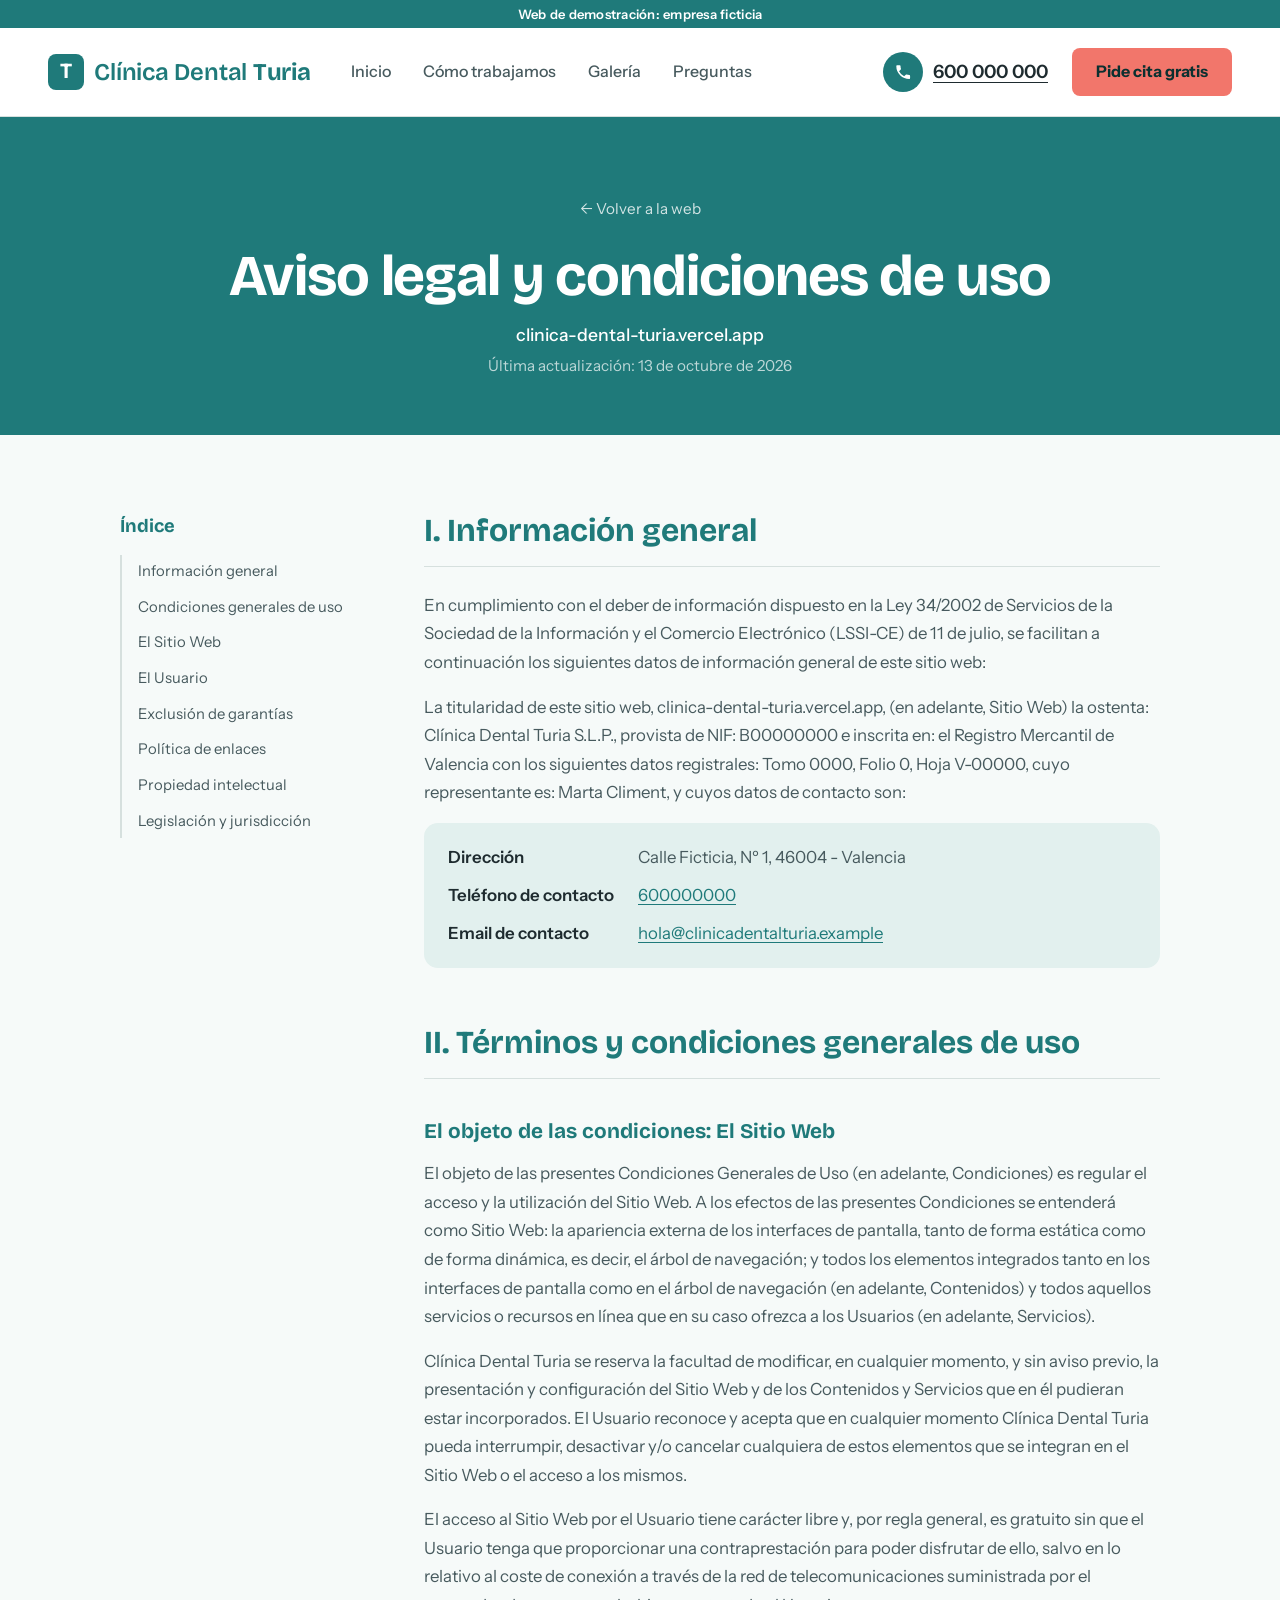
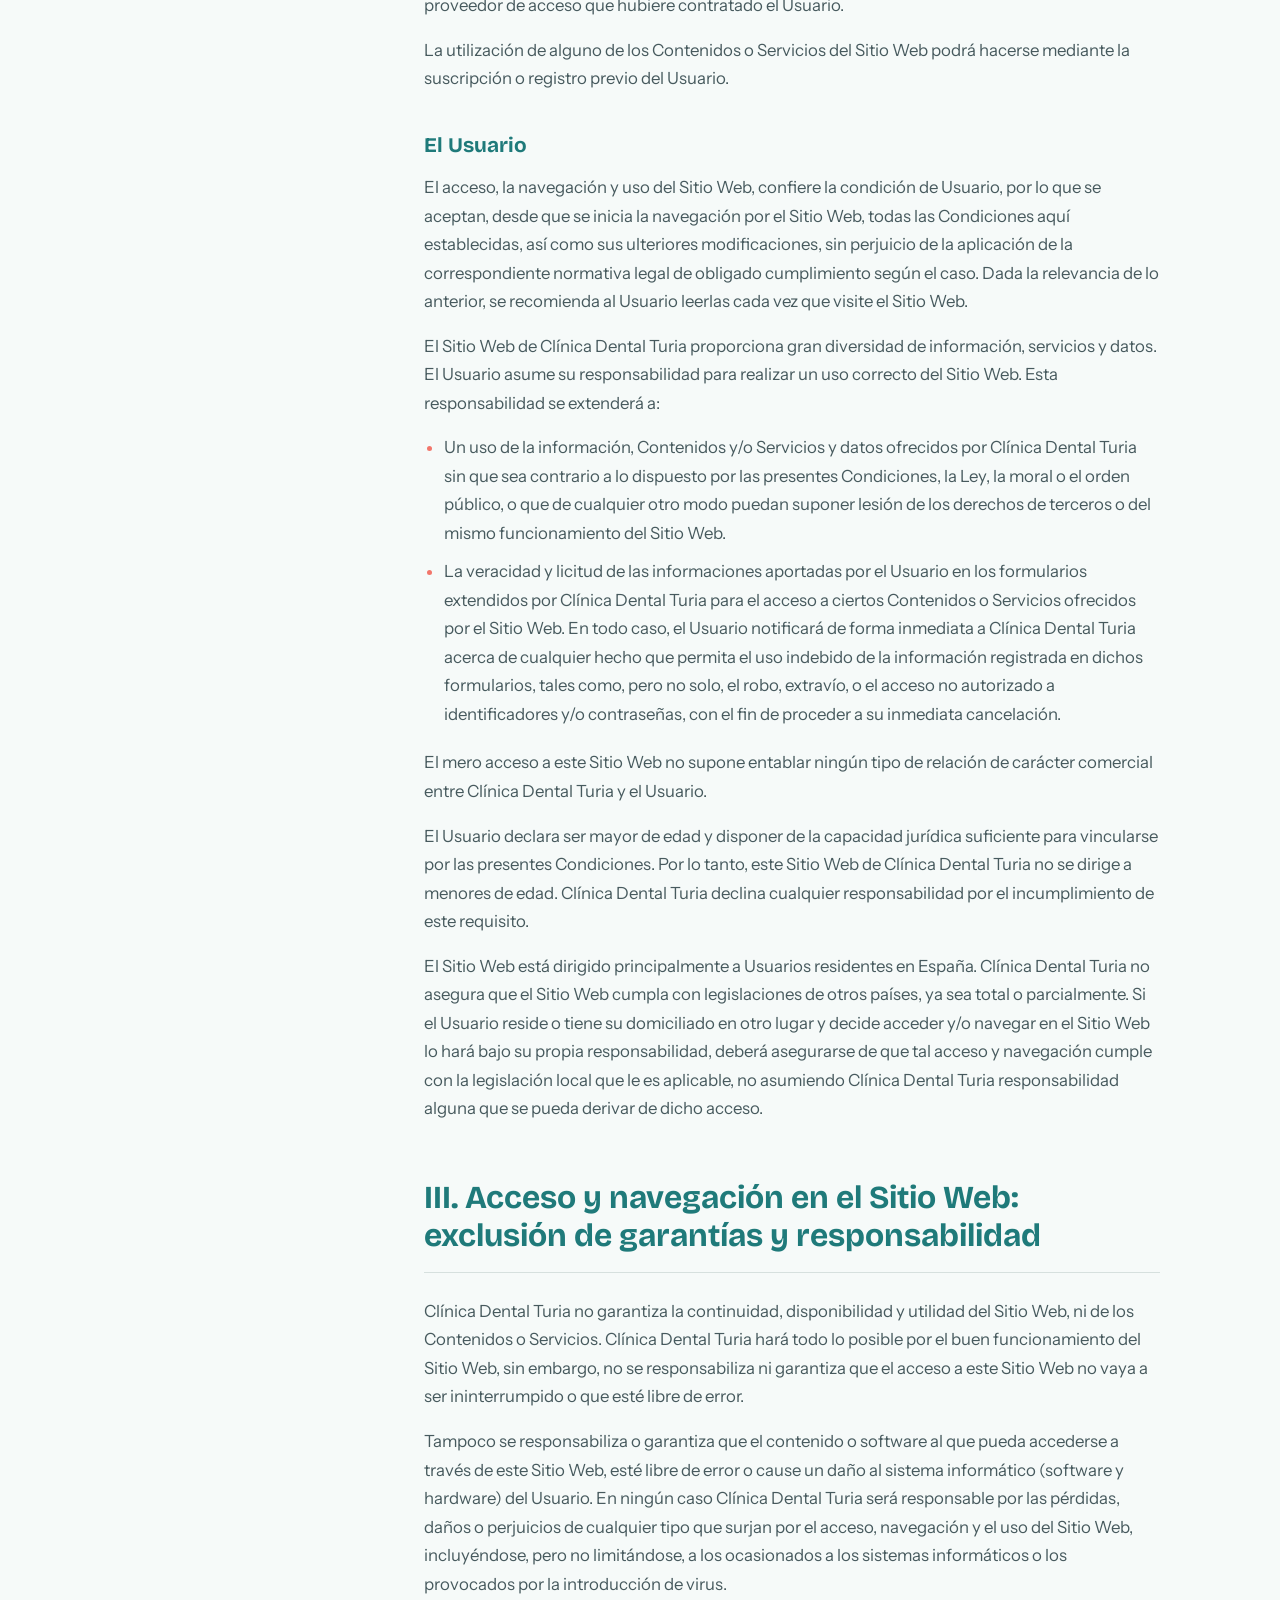
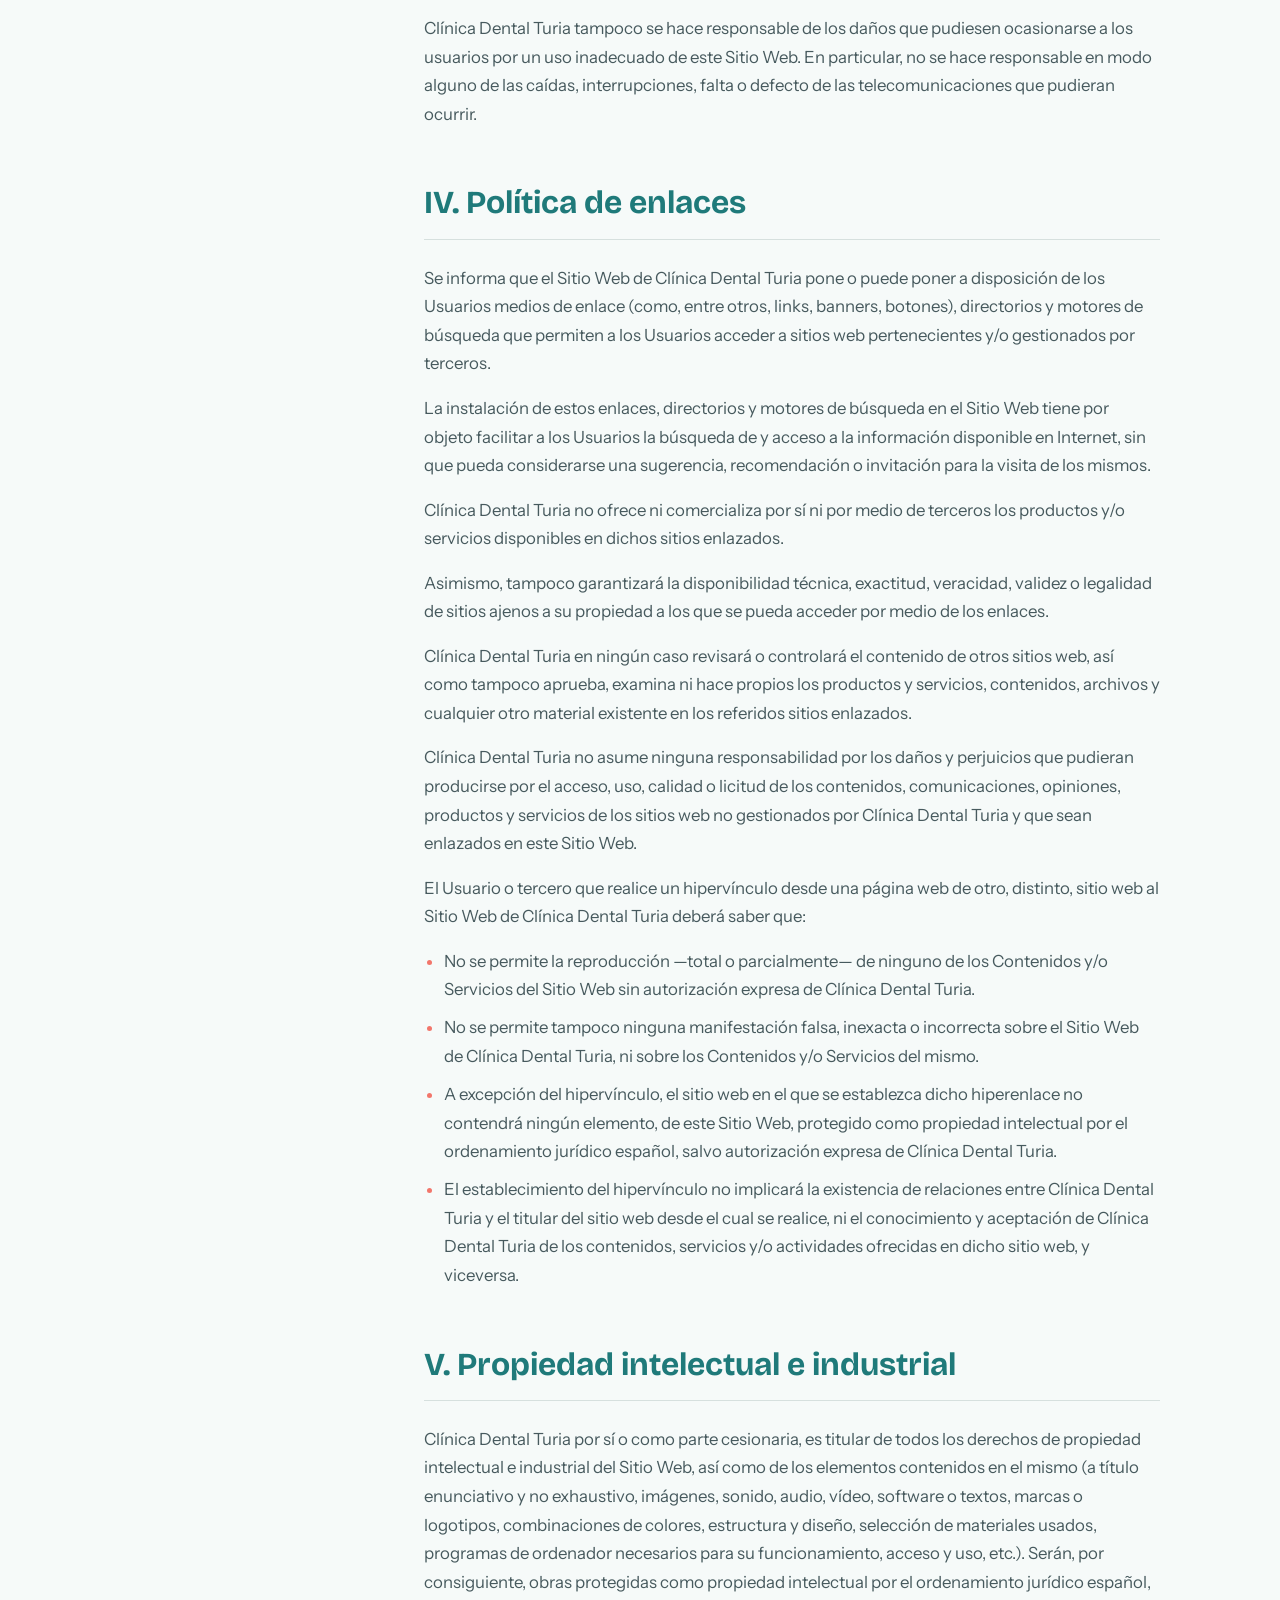
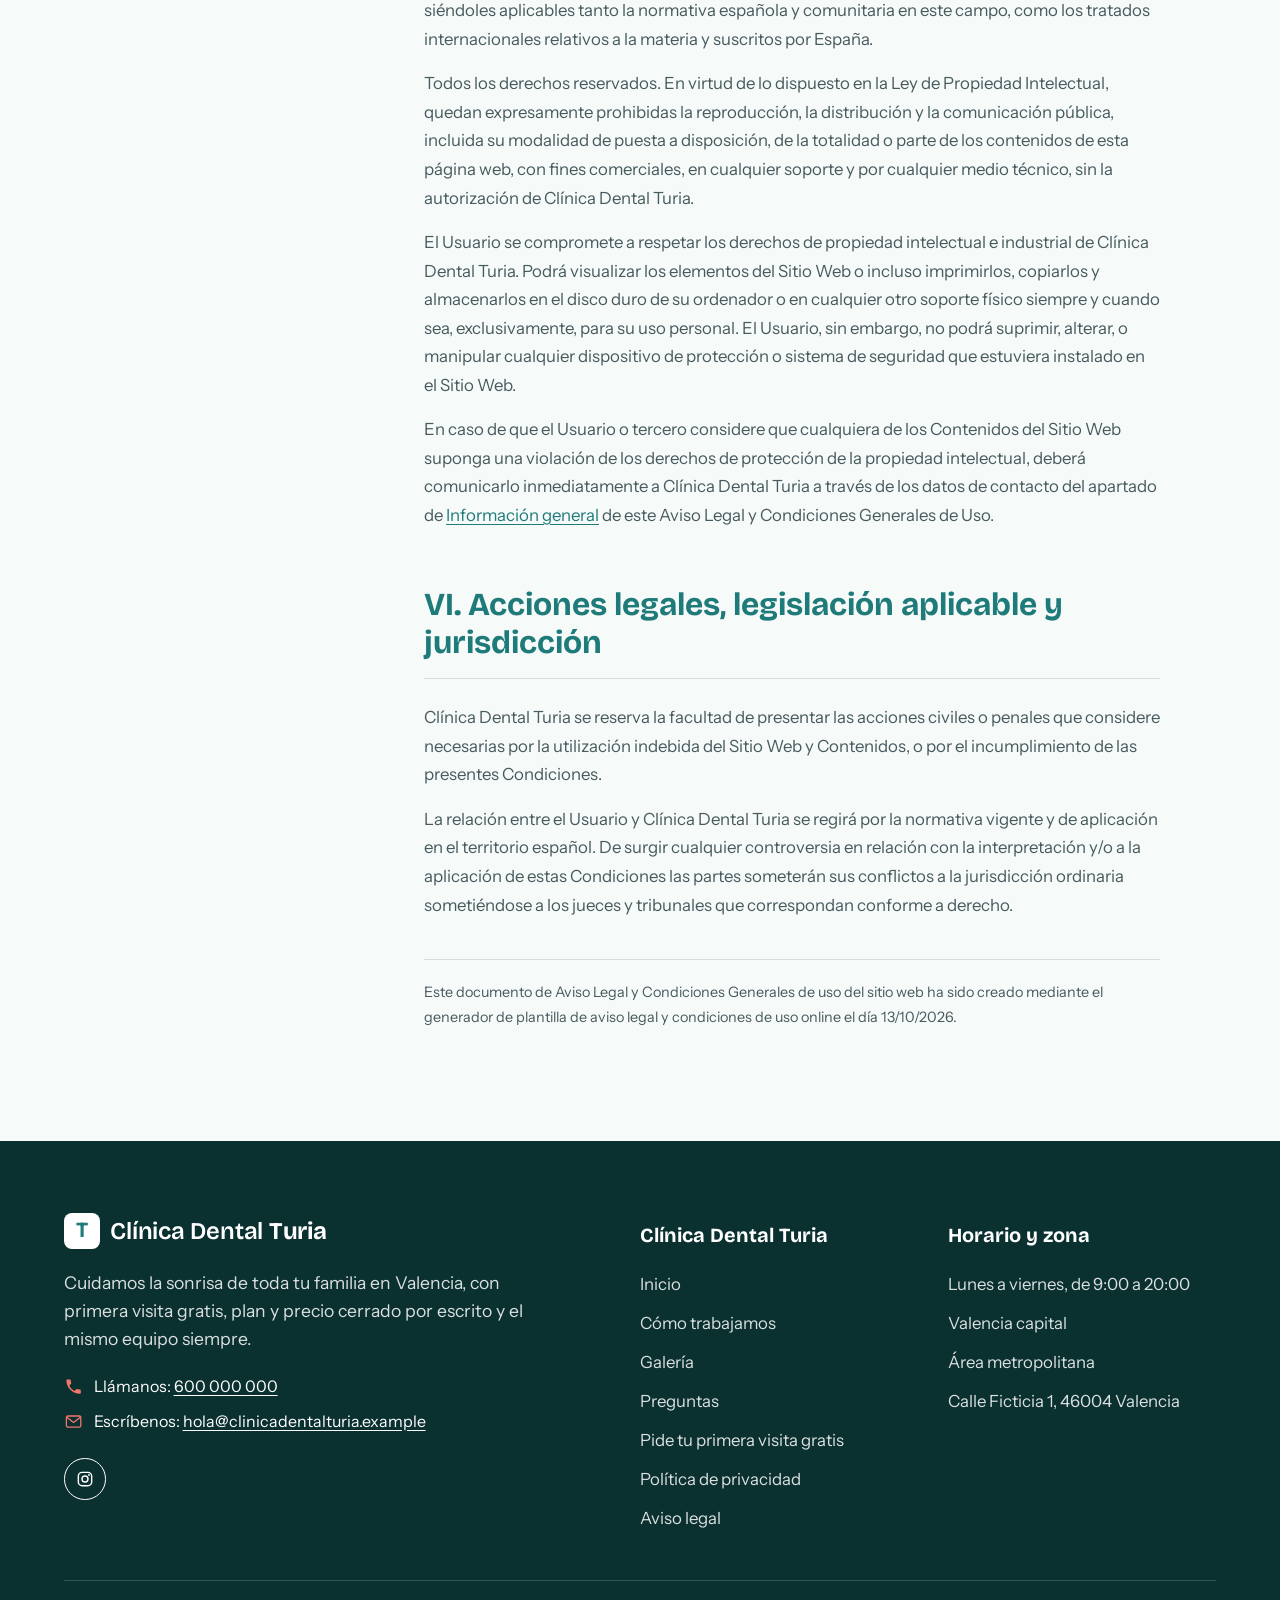
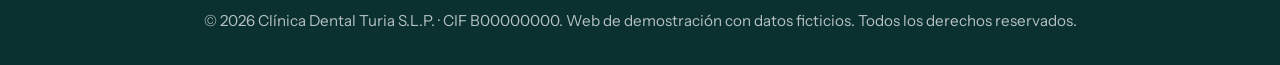
==== aviso-legal.html @ 22695d87 "Landing de Clínica Dental Turia Co-Authored-By: Claude Sonnet 5.5 <noreply@anthropic.com>" ====
<!doctype html>
<html lang="es">
<head>
  <meta charset="utf-8">
  <meta name="viewport" content="width=device-width, initial-scale=1">
  <title>Aviso legal · Clínica Dental Turia</title>
  <meta name="description" content="Aviso legal y condiciones generales de uso del sitio web clinica-dental-turia.vercel.app.">
  <meta name="robots" content="noindex, follow">
  <link rel="icon" href="img/favicon.svg" type="image/svg+xml">
  <meta name="theme-color" content="#1e3a5f">
  <link rel="preconnect" href="https://fonts.googleapis.com">
  <link rel="preconnect" href="https://fonts.gstatic.com" crossorigin>
  <link href="https://fonts.googleapis.com/css2?family=Bricolage+Grotesque:opsz,wght@12..96,600;12..96,700&family=Instrument+Sans:wght@400;500;600&display=swap" rel="stylesheet">
  <link rel="stylesheet" href="css/estilos.css">
</head>
<body>
  <svg class="sprite" aria-hidden="true">
    <symbol id="icono-telefono" viewBox="0 0 24 24">
      <path d="M6.6 10.8a15.1 15.1 0 0 0 6.6 6.6l2.2-2.2a1 1 0 0 1 1-.25 11.4 11.4 0 0 0 3.6.57 1 1 0 0 1 1 1V20a1 1 0 0 1-1 1A17 17 0 0 1 3 4a1 1 0 0 1 1-1h3.5a1 1 0 0 1 1 1c0 1.25.2 2.45.57 3.57a1 1 0 0 1-.25 1z" fill="currentColor"/>
    </symbol>
    <symbol id="icono-email" viewBox="0 0 24 24">
      <rect x="3" y="5" width="18" height="14" rx="2" fill="none" stroke="currentColor" stroke-width="1.6"/>
      <path d="m3.5 6.5 8.5 6.5 8.5-6.5" fill="none" stroke="currentColor" stroke-width="1.6" stroke-linejoin="round"/>
    </symbol>
    <symbol id="icono-instagram" viewBox="0 0 24 24">
      <rect x="4" y="4" width="16" height="16" rx="4.5" fill="none" stroke="currentColor" stroke-width="1.7"/>
      <circle cx="12" cy="12" r="3.6" fill="none" stroke="currentColor" stroke-width="1.7"/>
      <circle cx="16.8" cy="7.2" r="1.1" fill="currentColor"/>
    </symbol>
  </svg>


  <p class="demo">Web de demostración: empresa ficticia</p>

  <header class="cabecera">
    <div class="cabecera__interior">
      <a class="logo" href="index.html" aria-label="Clínica Dental Turia, inicio">
        <span class="logo__marca" aria-hidden="true">T</span>
        <span class="logo__texto">Clínica Dental <strong>Turia</strong></span>
      </a>

      <nav class="menu" aria-label="Principal">
        <a href="index.html#inicio">Inicio</a>
        <a href="index.html#como-trabajamos">Cómo trabajamos</a>
        <a href="index.html#galeria">Galería</a>
        <a href="index.html#preguntas">Preguntas</a>
      </nav>

      <div class="cabecera__acciones">
        <a class="telefono" href="tel:+34600000000">
          <span class="telefono__icono" aria-hidden="true">
            <svg><use href="#icono-telefono"/></svg>
          </span>
          <span class="telefono__numero">600 000 000</span>
        </a>
        <a class="boton boton--compacto" href="index.html#cita"><span class="boton__largo">Pide cita gratis</span><span class="boton__corto">Pide cita</span></a>
      </div>
    </div>
  </header>

  <main>
    <section class="legal-cabecera">
      <a class="legal-cabecera__volver" href="index.html">← Volver a la web</a>
      <h1 class="legal-cabecera__titulo">Aviso legal y condiciones de uso</h1>
      <p class="legal-cabecera__web">clinica-dental-turia.vercel.app</p>
      <p class="legal-cabecera__fecha">Última actualización: 13 de octubre de 2026</p>
    </section>

    <div class="legal">
      <nav class="legal__indice" aria-label="Índice del aviso legal">
        <details open>
          <summary>Índice</summary>
          <ol>
            <li><a href="#informacion">Información general</a></li>
            <li><a href="#condiciones">Condiciones generales de uso</a></li>
            <li><a href="#objeto">El Sitio Web</a></li>
            <li><a href="#usuario">El Usuario</a></li>
            <li><a href="#garantias">Exclusión de garantías</a></li>
            <li><a href="#enlaces">Política de enlaces</a></li>
            <li><a href="#propiedad">Propiedad intelectual</a></li>
            <li><a href="#jurisdiccion">Legislación y jurisdicción</a></li>
          </ol>
        </details>
      </nav>

      <article class="legal__texto">
        <h2 id="informacion">I. Información general</h2>
        <p>En cumplimiento con el deber de información dispuesto en la Ley 34/2002 de Servicios de la Sociedad de la Información y el Comercio Electrónico (LSSI-CE) de 11 de julio, se facilitan a continuación los siguientes datos de información general de este sitio web:</p>
        <p>La titularidad de este sitio web, clinica-dental-turia.vercel.app, (en adelante, Sitio Web) la ostenta: Clínica Dental Turia S.L.P., provista de NIF: B00000000 e inscrita en: el Registro Mercantil de Valencia con los siguientes datos registrales: Tomo 0000, Folio 0, Hoja V-00000, cuyo representante es: Marta Climent, y cuyos datos de contacto son:</p>
        <dl class="legal__datos">
          <dt>Dirección</dt>
          <dd>Calle Ficticia, Nº 1, 46004 - Valencia</dd>
          <dt>Teléfono de contacto</dt>
          <dd><a href="tel:+34600000000">600000000</a></dd>
          <dt>Email de contacto</dt>
          <dd><a href="mailto:hola@clinicadentalturia.example">hola@clinicadentalturia.example</a></dd>
        </dl>

        <h2 id="condiciones">II. Términos y condiciones generales de uso</h2>

        <h3 id="objeto">El objeto de las condiciones: El Sitio Web</h3>
        <p>El objeto de las presentes Condiciones Generales de Uso (en adelante, Condiciones) es regular el acceso y la utilización del Sitio Web. A los efectos de las presentes Condiciones se entenderá como Sitio Web: la apariencia externa de los interfaces de pantalla, tanto de forma estática como de forma dinámica, es decir, el árbol de navegación; y todos los elementos integrados tanto en los interfaces de pantalla como en el árbol de navegación (en adelante, Contenidos) y todos aquellos servicios o recursos en línea que en su caso ofrezca a los Usuarios (en adelante, Servicios).</p>
        <p>Clínica Dental Turia se reserva la facultad de modificar, en cualquier momento, y sin aviso previo, la presentación y configuración del Sitio Web y de los Contenidos y Servicios que en él pudieran estar incorporados. El Usuario reconoce y acepta que en cualquier momento Clínica Dental Turia pueda interrumpir, desactivar y/o cancelar cualquiera de estos elementos que se integran en el Sitio Web o el acceso a los mismos.</p>
        <p>El acceso al Sitio Web por el Usuario tiene carácter libre y, por regla general, es gratuito sin que el Usuario tenga que proporcionar una contraprestación para poder disfrutar de ello, salvo en lo relativo al coste de conexión a través de la red de telecomunicaciones suministrada por el proveedor de acceso que hubiere contratado el Usuario.</p>
        <p>La utilización de alguno de los Contenidos o Servicios del Sitio Web podrá hacerse mediante la suscripción o registro previo del Usuario.</p>

        <h3 id="usuario">El Usuario</h3>
        <p>El acceso, la navegación y uso del Sitio Web, confiere la condición de Usuario, por lo que se aceptan, desde que se inicia la navegación por el Sitio Web, todas las Condiciones aquí establecidas, así como sus ulteriores modificaciones, sin perjuicio de la aplicación de la correspondiente normativa legal de obligado cumplimiento según el caso. Dada la relevancia de lo anterior, se recomienda al Usuario leerlas cada vez que visite el Sitio Web.</p>
        <p>El Sitio Web de Clínica Dental Turia proporciona gran diversidad de información, servicios y datos. El Usuario asume su responsabilidad para realizar un uso correcto del Sitio Web. Esta responsabilidad se extenderá a:</p>
        <ul>
          <li>Un uso de la información, Contenidos y/o Servicios y datos ofrecidos por Clínica Dental Turia sin que sea contrario a lo dispuesto por las presentes Condiciones, la Ley, la moral o el orden público, o que de cualquier otro modo puedan suponer lesión de los derechos de terceros o del mismo funcionamiento del Sitio Web.</li>
          <li>La veracidad y licitud de las informaciones aportadas por el Usuario en los formularios extendidos por Clínica Dental Turia para el acceso a ciertos Contenidos o Servicios ofrecidos por el Sitio Web. En todo caso, el Usuario notificará de forma inmediata a Clínica Dental Turia acerca de cualquier hecho que permita el uso indebido de la información registrada en dichos formularios, tales como, pero no solo, el robo, extravío, o el acceso no autorizado a identificadores y/o contraseñas, con el fin de proceder a su inmediata cancelación.</li>
        </ul>
        <p>El mero acceso a este Sitio Web no supone entablar ningún tipo de relación de carácter comercial entre Clínica Dental Turia y el Usuario.</p>
        <p>El Usuario declara ser mayor de edad y disponer de la capacidad jurídica suficiente para vincularse por las presentes Condiciones. Por lo tanto, este Sitio Web de Clínica Dental Turia no se dirige a menores de edad. Clínica Dental Turia declina cualquier responsabilidad por el incumplimiento de este requisito.</p>
        <p>El Sitio Web está dirigido principalmente a Usuarios residentes en España. Clínica Dental Turia no asegura que el Sitio Web cumpla con legislaciones de otros países, ya sea total o parcialmente. Si el Usuario reside o tiene su domiciliado en otro lugar y decide acceder y/o navegar en el Sitio Web lo hará bajo su propia responsabilidad, deberá asegurarse de que tal acceso y navegación cumple con la legislación local que le es aplicable, no asumiendo Clínica Dental Turia responsabilidad alguna que se pueda derivar de dicho acceso.</p>

        <h2 id="garantias">III. Acceso y navegación en el Sitio Web: exclusión de garantías y responsabilidad</h2>
        <p>Clínica Dental Turia no garantiza la continuidad, disponibilidad y utilidad del Sitio Web, ni de los Contenidos o Servicios. Clínica Dental Turia hará todo lo posible por el buen funcionamiento del Sitio Web, sin embargo, no se responsabiliza ni garantiza que el acceso a este Sitio Web no vaya a ser ininterrumpido o que esté libre de error.</p>
        <p>Tampoco se responsabiliza o garantiza que el contenido o software al que pueda accederse a través de este Sitio Web, esté libre de error o cause un daño al sistema informático (software y hardware) del Usuario. En ningún caso Clínica Dental Turia será responsable por las pérdidas, daños o perjuicios de cualquier tipo que surjan por el acceso, navegación y el uso del Sitio Web, incluyéndose, pero no limitándose, a los ocasionados a los sistemas informáticos o los provocados por la introducción de virus.</p>
        <p>Clínica Dental Turia tampoco se hace responsable de los daños que pudiesen ocasionarse a los usuarios por un uso inadecuado de este Sitio Web. En particular, no se hace responsable en modo alguno de las caídas, interrupciones, falta o defecto de las telecomunicaciones que pudieran ocurrir.</p>

        <h2 id="enlaces">IV. Política de enlaces</h2>
        <p>Se informa que el Sitio Web de Clínica Dental Turia pone o puede poner a disposición de los Usuarios medios de enlace (como, entre otros, links, banners, botones), directorios y motores de búsqueda que permiten a los Usuarios acceder a sitios web pertenecientes y/o gestionados por terceros.</p>
        <p>La instalación de estos enlaces, directorios y motores de búsqueda en el Sitio Web tiene por objeto facilitar a los Usuarios la búsqueda de y acceso a la información disponible en Internet, sin que pueda considerarse una sugerencia, recomendación o invitación para la visita de los mismos.</p>
        <p>Clínica Dental Turia no ofrece ni comercializa por sí ni por medio de terceros los productos y/o servicios disponibles en dichos sitios enlazados.</p>
        <p>Asimismo, tampoco garantizará la disponibilidad técnica, exactitud, veracidad, validez o legalidad de sitios ajenos a su propiedad a los que se pueda acceder por medio de los enlaces.</p>
        <p>Clínica Dental Turia en ningún caso revisará o controlará el contenido de otros sitios web, así como tampoco aprueba, examina ni hace propios los productos y servicios, contenidos, archivos y cualquier otro material existente en los referidos sitios enlazados.</p>
        <p>Clínica Dental Turia no asume ninguna responsabilidad por los daños y perjuicios que pudieran producirse por el acceso, uso, calidad o licitud de los contenidos, comunicaciones, opiniones, productos y servicios de los sitios web no gestionados por Clínica Dental Turia y que sean enlazados en este Sitio Web.</p>
        <p>El Usuario o tercero que realice un hipervínculo desde una página web de otro, distinto, sitio web al Sitio Web de Clínica Dental Turia deberá saber que:</p>
        <ul>
          <li>No se permite la reproducción —total o parcialmente— de ninguno de los Contenidos y/o Servicios del Sitio Web sin autorización expresa de Clínica Dental Turia.</li>
          <li>No se permite tampoco ninguna manifestación falsa, inexacta o incorrecta sobre el Sitio Web de Clínica Dental Turia, ni sobre los Contenidos y/o Servicios del mismo.</li>
          <li>A excepción del hipervínculo, el sitio web en el que se establezca dicho hiperenlace no contendrá ningún elemento, de este Sitio Web, protegido como propiedad intelectual por el ordenamiento jurídico español, salvo autorización expresa de Clínica Dental Turia.</li>
          <li>El establecimiento del hipervínculo no implicará la existencia de relaciones entre Clínica Dental Turia y el titular del sitio web desde el cual se realice, ni el conocimiento y aceptación de Clínica Dental Turia de los contenidos, servicios y/o actividades ofrecidas en dicho sitio web, y viceversa.</li>
        </ul>

        <h2 id="propiedad">V. Propiedad intelectual e industrial</h2>
        <p>Clínica Dental Turia por sí o como parte cesionaria, es titular de todos los derechos de propiedad intelectual e industrial del Sitio Web, así como de los elementos contenidos en el mismo (a título enunciativo y no exhaustivo, imágenes, sonido, audio, vídeo, software o textos, marcas o logotipos, combinaciones de colores, estructura y diseño, selección de materiales usados, programas de ordenador necesarios para su funcionamiento, acceso y uso, etc.). Serán, por consiguiente, obras protegidas como propiedad intelectual por el ordenamiento jurídico español, siéndoles aplicables tanto la normativa española y comunitaria en este campo, como los tratados internacionales relativos a la materia y suscritos por España.</p>
        <p>Todos los derechos reservados. En virtud de lo dispuesto en la Ley de Propiedad Intelectual, quedan expresamente prohibidas la reproducción, la distribución y la comunicación pública, incluida su modalidad de puesta a disposición, de la totalidad o parte de los contenidos de esta página web, con fines comerciales, en cualquier soporte y por cualquier medio técnico, sin la autorización de Clínica Dental Turia.</p>
        <p>El Usuario se compromete a respetar los derechos de propiedad intelectual e industrial de Clínica Dental Turia. Podrá visualizar los elementos del Sitio Web o incluso imprimirlos, copiarlos y almacenarlos en el disco duro de su ordenador o en cualquier otro soporte físico siempre y cuando sea, exclusivamente, para su uso personal. El Usuario, sin embargo, no podrá suprimir, alterar, o manipular cualquier dispositivo de protección o sistema de seguridad que estuviera instalado en el Sitio Web.</p>
        <p>En caso de que el Usuario o tercero considere que cualquiera de los Contenidos del Sitio Web suponga una violación de los derechos de protección de la propiedad intelectual, deberá comunicarlo inmediatamente a Clínica Dental Turia a través de los datos de contacto del apartado de <a href="#informacion">Información general</a> de este Aviso Legal y Condiciones Generales de Uso.</p>

        <h2 id="jurisdiccion">VI. Acciones legales, legislación aplicable y jurisdicción</h2>
        <p>Clínica Dental Turia se reserva la facultad de presentar las acciones civiles o penales que considere necesarias por la utilización indebida del Sitio Web y Contenidos, o por el incumplimiento de las presentes Condiciones.</p>
        <p>La relación entre el Usuario y Clínica Dental Turia se regirá por la normativa vigente y de aplicación en el territorio español. De surgir cualquier controversia en relación con la interpretación y/o a la aplicación de estas Condiciones las partes someterán sus conflictos a la jurisdicción ordinaria sometiéndose a los jueces y tribunales que correspondan conforme a derecho.</p>
        <p class="legal__nota">Este documento de Aviso Legal y Condiciones Generales de uso del sitio web ha sido creado mediante el generador de plantilla de aviso legal y condiciones de uso online el día 13/10/2026.</p>
      </article>
    </div>
  </main>

  <footer class="pie">
    <div class="pie__interior">
      <div class="pie__marca">
        <a class="logo" href="index.html" aria-label="Clínica Dental Turia, volver al inicio">
          <span class="logo__marca" aria-hidden="true">T</span>
          <span class="logo__texto">Clínica Dental <strong>Turia</strong></span>
        </a>
        <p class="pie__lema">Cuidamos la sonrisa de toda tu familia en Valencia, con primera visita gratis, plan y precio cerrado por escrito y el mismo equipo siempre.</p>
        <ul class="pie__contacto">
          <li>
            <svg aria-hidden="true"><use href="#icono-telefono"/></svg>
            <span>Llámanos: <a href="tel:+34600000000">600 000 000</a></span>
          </li>
          <li>
            <svg aria-hidden="true"><use href="#icono-email"/></svg>
            <span>Escríbenos: <a href="mailto:hola@clinicadentalturia.example">hola@clinicadentalturia.example</a></span>
          </li>
        </ul>
        <ul class="pie__redes">
          <li><a href="https://www.instagram.com/clinicadentalturia" target="_blank" rel="noopener" aria-label="Clínica Dental Turia en Instagram (se abre en otra pestaña)"><svg aria-hidden="true"><use href="#icono-instagram"/></svg></a></li>
        </ul>
      </div>

      <nav class="pie__columna" aria-label="Secciones">
        <h2 class="pie__titulo">Clínica Dental Turia</h2>
        <ul>
          <li><a href="index.html#inicio">Inicio</a></li>
          <li><a href="index.html#como-trabajamos">Cómo trabajamos</a></li>
          <li><a href="index.html#galeria">Galería</a></li>
          <li><a href="index.html#preguntas">Preguntas</a></li>
          <li><a href="index.html#cita">Pide tu primera visita gratis</a></li>
          <li><a href="privacidad.html">Política de privacidad</a></li>
          <li><a href="aviso-legal.html" aria-current="page">Aviso legal</a></li>
        </ul>
      </nav>

      <div class="pie__columna">
        <h2 class="pie__titulo">Horario y zona</h2>
        <ul>
          <li>Lunes a viernes, de 9:00 a 20:00</li>
          <li>Valencia capital</li>
          <li>Área metropolitana</li>
          <li>Calle Ficticia 1, 46004 Valencia</li>
        </ul>
      </div>
    </div>

    <p class="pie__legal">© 2026 Clínica Dental Turia S.L.P. · CIF B00000000. Web de demostración con datos ficticios. Todos los derechos reservados.</p>
  </footer>

  <script src="js/scroll-suave.js" defer></script>
  <script>
    // En móvil el índice empieza plegado para que el texto se vea nada más entrar.
    if (matchMedia("(max-width: 860px)").matches) document.querySelector(".legal__indice details").open = false;
  </script>
</body>
</html>
---- css/estilos.css ----
:root {
  --fondo-suave: #e2f0ee;
  --azul: #1f7a7a;
  --azul-oscuro: #0b3030;
  --naranja: #f2766b;
  --naranja-oscuro: #e05f53;
  --naranja-claro: #f69389;
  --naranja-texto: #b3372b;
  --tinta: #1e2b2f;
  --tinta-suave: #475a5e;
  --fondo: #f6faf9;
  --blanco: #ffffff;
  --linea: #d6e0de;
  --estrella: #e8a93a;

  --icono-check: url("data:image/svg+xml,%3Csvg xmlns='http://www.w3.org/2000/svg' viewBox='0 0 24 24'%3E%3Cpath d='m7 12.5 3.2 3.2L17 9' fill='none' stroke='%23ffffff' stroke-width='2.4' stroke-linecap='round' stroke-linejoin='round'/%3E%3C/svg%3E");

  --fuente-titulo: "Bricolage Grotesque", system-ui, sans-serif;
  --fuente-texto: "Instrument Sans", system-ui, sans-serif;

  --ancho-max: 1440px;
  --margen: clamp(1rem, 4vw, 3rem);
  --alto-cabecera: 5.5rem;
}

*,
*::before,
*::after {
  box-sizing: border-box;
}

body {
  margin: 0;
  background: var(--fondo);
  color: var(--tinta);
  font-family: var(--fuente-texto);
  font-size: 1rem;
  line-height: 1.6;
  -webkit-font-smoothing: antialiased;
  --alto-demo: 1.75rem;
}

html {
  scroll-padding-top: var(--alto-cabecera);
}

main {
  overflow-x: clip;
}

/* El atributo hidden no oculta un <svg>, y display:none rompería los <use>. */
.sprite {
  position: absolute;
  width: 0;
  height: 0;
  overflow: hidden;
}

img {
  display: block;
  max-width: 100%;
  height: auto;
}

a {
  color: inherit;
}

/* ---------- Botón ---------- */

.boton {
  display: inline-flex;
  align-items: center;
  justify-content: center;
  min-height: 3.5rem;
  padding: 0 2rem;
  border-radius: 8px;
  background: var(--naranja);
  color: var(--azul-oscuro);
  font-weight: 700;
  font-size: 1.0625rem;
  text-decoration: none;
  transition: background-color 0.2s, transform 0.2s;
}

.boton:hover {
  background: var(--naranja-claro);
}

.boton:active {
  transform: translateY(1px);
}

.boton:focus-visible,
.menu a:focus-visible,
.telefono:focus-visible,
.logo:focus-visible {
  outline: 2px solid var(--azul);
  outline-offset: 3px;
}

.boton--compacto {
  min-height: 3rem;
  padding: 0 1.5rem;
  font-size: 1rem;
}

.boton--grande {
  min-height: 4.5rem;
  padding: 0 3rem;
  font-size: 1.4rem;
  box-shadow: 0 8px 20px -10px rgba(242, 118, 107, 0.8);
}

.boton__corto {
  display: none;
}

/* ---------- Cabecera ---------- */

/* Fija en todas las pantallas para que siempre haya un botón a la vista. */
.cabecera {
  position: sticky;
  top: env(safe-area-inset-top, 0px);
  z-index: 10;
  background: var(--blanco);
  box-shadow: 0 1px 0 var(--linea);
}

.cabecera__interior {
  display: flex;
  align-items: center;
  gap: 2.5rem;
  max-width: var(--ancho-max);
  height: var(--alto-cabecera);
  margin: 0 auto;
  padding: 0 var(--margen);
}

.logo {
  display: flex;
  align-items: center;
  gap: 0.65rem;
  text-decoration: none;
}

.logo__marca {
  display: grid;
  place-items: center;
  width: 2.25rem;
  height: 2.25rem;
  border-radius: 8px;
  background: var(--azul);
  color: var(--blanco);
  font-family: var(--fuente-titulo);
  font-weight: 700;
  font-size: 1.35rem;
  line-height: 1;
}

.logo__texto {
  font-family: var(--fuente-titulo);
  font-weight: 600;
  font-size: 1.5rem;
  letter-spacing: -0.01em;
  color: var(--azul);
  line-height: 1;
  white-space: nowrap;
}

.logo__texto strong {
  font-weight: 700;
}

.menu {
  display: flex;
  gap: 2rem;
}

.menu a {
  font-weight: 500;
  text-decoration: none;
  color: var(--tinta-suave);
  transition: color 0.2s;
}

.menu a:hover {
  color: var(--azul);
}

.cabecera__acciones {
  display: flex;
  align-items: center;
  gap: 1.5rem;
  margin-left: auto;
}

.telefono {
  display: flex;
  align-items: center;
  gap: 0.6rem;
  font-weight: 600;
  font-size: 1.15rem;
  text-underline-offset: 4px;
}

.telefono__icono {
  display: grid;
  place-items: center;
  width: 2.5rem;
  height: 2.5rem;
  border-radius: 50%;
  background: var(--azul);
  color: var(--blanco);
}

.telefono__icono svg {
  width: 1.15rem;
  height: 1.15rem;
}

/* ---------- Hero (above the fold) ---------- */

.hero {
  display: grid;
  grid-template-columns: minmax(0, 1fr) minmax(0, 1fr);
  min-height: calc(100svh - var(--alto-cabecera) - var(--alto-demo));
  max-width: var(--ancho-max);
  margin: 0 auto;
}

.hero__texto {
  display: flex;
  flex-direction: column;
  align-items: flex-start;
  justify-content: center;
  padding: 3rem var(--margen);
  padding-right: clamp(1.5rem, 4vw, 4rem);
}

.valoracion {
  display: inline-flex;
  align-items: center;
  gap: 0.6rem;
  margin: 0 0 1.75rem;
  padding: 0.55rem 1.1rem;
  border: 1px solid var(--linea);
  border-radius: 999px;
  background: var(--blanco);
  font-size: 1.05rem;
}

.valoracion__google {
  width: 1.6rem;
  height: 1.6rem;
}

.estrellas {
  color: var(--estrella);
  letter-spacing: 0.1em;
  font-size: 1.05rem;
  line-height: 1;
}

.hero__titulo {
  margin: 0 0 1.5rem;
  font-family: var(--fuente-titulo);
  font-weight: 700;
  font-size: clamp(2.3rem, 1rem + 3vw, 4.2rem);
  line-height: 1.06;
  letter-spacing: -0.02em;
  color: var(--azul);
  text-wrap: balance;
}

.hero__entradilla {
  max-width: 40rem;
  margin: 0 0 2.25rem;
  font-size: 1.25rem;
  color: var(--tinta-suave);
  text-wrap: pretty;
}

.garantias {
  display: flex;
  flex-wrap: wrap;
  gap: 0.75rem 1.5rem;
  margin: 2rem 0 0;
  padding: 0;
  list-style: none;
  font-weight: 500;
  font-size: 1.05rem;
}


.garantias li {
  display: flex;
  align-items: center;
  gap: 0.5rem;
}

.garantias li::before {
  content: "";
  flex: none;
  width: 1.35rem;
  height: 1.35rem;
  border-radius: 50%;
  background: var(--azul) var(--icono-check) center / 80% no-repeat;
}

.hero__imagen {
  position: relative;
  margin: 0;
  /* Rompe el ancho máximo para que la foto llegue al borde derecho de la ventana. */
  margin-right: calc(min(0px, (var(--ancho-max) - 100vw) / 2));
}

/* Absoluta para que la foto no estire la fila del grid. */
.hero__imagen img {
  position: absolute;
  inset: 0;
  width: 100%;
  height: 100%;
  object-fit: cover;
  object-position: 62% 40%;
}

/* ---------- Franja de reseñas ---------- */

.resenas {
  background: var(--azul);
  color: var(--blanco);
  padding: 2.5rem var(--margen);
}

.resenas__lista {
  display: grid;
  grid-template-columns: repeat(3, minmax(0, 1fr));
  gap: 3rem;
  max-width: 76rem;
  margin: 0 auto;
  padding: 0;
  list-style: none;
}

.resena__cita {
  margin: 0 0 1.25rem;
  font-size: 1.15rem;
  line-height: 1.55;
  text-wrap: pretty;
}

.resena__autor {
  display: flex;
  align-items: center;
  gap: 0.9rem;
}

.avatar {
  --tam: 3rem;
  display: grid;
  place-items: center;
  flex: none;
  width: var(--tam);
  height: var(--tam);
  border-radius: 50%;
  background: #d3e7e4;
  color: var(--azul);
  font-family: var(--fuente-titulo);
  font-weight: 700;
  font-size: calc(var(--tam) * 0.35);
  line-height: 1;
}

.resena__avatar {
  position: relative;
}

.resena__avatar svg {
  position: absolute;
  right: -3px;
  bottom: -3px;
  width: 1.2rem;
  height: 1.2rem;
  padding: 2px;
  border-radius: 50%;
  background: var(--blanco);
}

.resena__autor .estrellas {
  display: block;
  margin-bottom: 0.35rem;
  font-size: 1.2rem;
}

.resena__nombre {
  font-weight: 500;
}


/* ---------- Prueba social bajo los botones ---------- */

.prueba-social {
  display: flex;
  align-items: center;
  gap: 0.75rem;
  margin: 1.25rem 0 0;
  font-size: 0.95rem;
  color: var(--tinta-suave);
}

.pila-avatares {
  display: flex;
}

/* El borde toma el color de la sección (--fondo-seccion) para separar los avatares superpuestos. */
.pila-avatares .avatar {
  --tam: 2rem;
  border: 2px solid var(--fondo-seccion, var(--fondo));
  background: var(--blanco);
}

.pila-avatares .avatar + .avatar {
  margin-left: -0.6rem;
}

/* ---------- Títulos de sección ---------- */

.titulo-seccion {
  margin: 0 0 1.5rem;
  font-family: var(--fuente-titulo);
  font-weight: 700;
  font-size: clamp(1.9rem, 1.2rem + 2vw, 3rem);
  line-height: 1.12;
  letter-spacing: -0.02em;
  color: var(--azul);
  text-wrap: balance;
}

/* ---------- Opiniones con foto ---------- */

.opiniones {
  display: flex;
  flex-direction: column;
  align-items: center;
  padding: clamp(4rem, 8vw, 6.5rem) var(--margen);
  --fondo-seccion: var(--fondo-suave);
  background: var(--fondo-seccion);
  text-align: center;
}

.opiniones .valoracion {
  margin-bottom: 1.5rem;
  font-size: 0.95rem;
}

.opiniones .valoracion__google {
  width: 1.4rem;
  height: 1.4rem;
}

.opiniones__titulo {
  max-width: 48rem;
  margin-bottom: 3rem;
}

/* Variante sin fotos: fondo claro tras la sección azul de pasos. */
.opiniones--texto {
  --fondo-seccion: var(--fondo);
}

.opiniones--texto .opiniones__titulo {
  max-width: 54rem;
}

.opiniones--texto .opinion {
  border: 1px solid var(--linea);
}

.opiniones__lista {
  display: grid;
  grid-template-columns: repeat(3, minmax(0, 1fr));
  gap: 1.75rem;
  width: 100%;
  max-width: 76rem;
  margin: 0 0 3rem;
  padding: 0;
  list-style: none;
  text-align: left;
}

.opinion {
  display: flex;
  flex-direction: column;
  overflow: hidden;
  border-radius: 18px;
  background: var(--blanco);
  box-shadow: 0 1px 2px rgb(30 58 95 / 0.06), 0 12px 32px -12px rgb(30 58 95 / 0.22);
  transition: transform 0.3s, box-shadow 0.3s;
}

.opinion:hover {
  transform: translateY(-6px);
  box-shadow: 0 1px 2px rgb(30 58 95 / 0.06), 0 24px 48px -16px rgb(30 58 95 / 0.3);
}

.opinion__foto {
  width: 100%;
  aspect-ratio: 10 / 7;
  object-fit: cover;
  transition: transform 0.6s;
}

.opinion:hover .opinion__foto {
  transform: scale(1.04);
}

.opinion__cuerpo {
  position: relative;
  display: flex;
  flex: 1;
  flex-direction: column;
  padding: 1.6rem 1.75rem 1.5rem;
  background: var(--blanco);
}

.opinion__cuerpo .estrellas {
  font-size: 1.6rem;
  letter-spacing: 0.05em;
}

.opinion__titulo {
  margin: 0.85rem 0 0.7rem;
  font-family: var(--fuente-titulo);
  font-weight: 700;
  font-size: 1.4rem;
  line-height: 1.2;
  color: var(--azul);
}

.opinion__texto {
  margin: 0 0 1.75rem;
  color: var(--tinta-suave);
  font-size: 1.075rem;
}

.opinion__autor {
  display: flex;
  align-items: center;
  gap: 0.8rem;
  margin-top: auto;
  padding-top: 1.1rem;
  border-top: 1px solid var(--linea);
}

.opinion__autor .avatar {
  --tam: 2.9rem;
}

.opinion__nombre {
  font-weight: 600;
  font-size: 1.05rem;
  line-height: 1.3;
}

.opinion__nombre small {
  display: block;
  font-weight: 400;
  font-size: 0.9rem;
  color: var(--tinta-suave);
}

.opinion__google {
  flex: none;
  width: 1.8rem;
  height: 1.8rem;
  margin-left: auto;
}

/* ---------- Sección del problema ---------- */

.problema {
  position: relative;
  display: flex;
  flex-direction: column;
  align-items: center;
  padding: clamp(4rem, 8vw, 6.5rem) var(--margen);
  text-align: center;
}

.problema .titulo-seccion {
  max-width: 52rem;
}

.problema__texto {
  max-width: 50rem;
  margin-bottom: 2.5rem;
  font-size: 1.1rem;
  color: var(--tinta-suave);
}

.problema__texto p {
  margin: 0 0 1.25rem;
  text-wrap: pretty;
}

.problema__texto p:last-child {
  margin-bottom: 0;
}

.resaltado {
  color: var(--tinta);
  text-decoration: underline;
  text-decoration-color: var(--naranja);
  text-decoration-thickness: 2px;
  text-underline-offset: 4px;
}

.problema__adorno {
  position: absolute;
  top: 2.5rem;
  right: calc(var(--margen) * -1);
  width: clamp(8rem, 14vw, 12rem);
  fill: none;
  stroke: var(--linea);
  stroke-width: 0.5;
  stroke-linecap: round;
  stroke-linejoin: round;
  pointer-events: none;
}

/* ---------- Propuesta de valor (zigzag) ---------- */

.antetitulo {
  margin: 0 0 0.75rem;
  color: var(--naranja-texto);
  font-weight: 600;
  font-size: 0.875rem;
  letter-spacing: 0.12em;
  text-transform: uppercase;
}

.ventajas-fondo {
  background: var(--fondo-suave);
}

.ventajas {
  display: grid;
  gap: clamp(4rem, 9vw, 7rem);
  max-width: 80rem;
  margin: 0 auto;
  padding: clamp(4rem, 8vw, 6.5rem) var(--margen);
}

.ventaja {
  display: grid;
  grid-template-columns: minmax(0, 1.25fr) minmax(0, 1fr);
  align-items: center;
  gap: clamp(2.5rem, 6vw, 5.5rem);
}

.ventaja:nth-child(even) {
  grid-template-columns: minmax(0, 1fr) minmax(0, 1.25fr);
}

.ventaja:nth-child(even) .ventaja__foto {
  order: 1;
}

.ventaja__foto {
  width: 100%;
  aspect-ratio: 5 / 4;
  object-fit: cover;
  border-radius: 18px;
}

.ventaja__titulo {
  margin: 0 0 1.25rem;
  font-family: var(--fuente-titulo);
  font-weight: 700;
  font-size: clamp(1.8rem, 1.3rem + 1.4vw, 2.6rem);
  line-height: 1.12;
  letter-spacing: -0.02em;
  color: var(--azul);
  text-wrap: balance;
}

.ventaja__texto p:not(.antetitulo) {
  margin: 0 0 2rem;
  font-size: 1.1rem;
  color: var(--tinta-suave);
  text-wrap: pretty;
}

/* ---------- Proceso en 4 pasos ---------- */

.proceso {
  --fondo-seccion: var(--azul);
  --hueco: clamp(1.25rem, 2.5vw, 2.5rem);
  display: flex;
  flex-direction: column;
  align-items: center;
  padding: clamp(4rem, 8vw, 6.5rem) var(--margen);
  background: var(--fondo-seccion);
  color: var(--blanco);
  text-align: center;
}

.proceso .titulo-seccion {
  color: var(--blanco);
}

.proceso__titulo {
  max-width: 50rem;
  margin-bottom: 3.5rem;
}

.proceso__pasos {
  display: grid;
  grid-template-columns: repeat(4, minmax(0, 1fr));
  gap: var(--hueco);
  width: 100%;
  max-width: 80rem;
  margin: 0 0 3.5rem;
  padding: 0;
  list-style: none;
  text-align: left;
}

.paso__foto {
  width: 100%;
  aspect-ratio: 3 / 2;
  object-fit: cover;
  border-radius: 14px;
}

/* La línea sobresale el ancho del hueco para unirse con el paso siguiente. */
.paso__marca {
  display: flex;
  align-items: center;
  margin: 1.75rem calc(var(--hueco) * -1) 1.5rem 0;
}

.paso__marca::after {
  content: "";
  flex: 1;
  height: 2px;
  background: var(--naranja);
}

.paso__numero {
  display: grid;
  place-items: center;
  flex: none;
  width: 3rem;
  height: 3rem;
  border: 2px solid var(--blanco);
  border-radius: 50%;
  background: var(--naranja);
  color: var(--azul-oscuro);
  font-family: var(--fuente-titulo);
  font-weight: 700;
  font-size: 1.25rem;
}

.paso__titulo {
  margin: 0 0 0.75rem;
  font-family: var(--fuente-titulo);
  font-weight: 700;
  font-size: 1.3rem;
  line-height: 1.2;
  color: var(--blanco);
}

.paso__texto {
  margin: 0;
  font-size: 1.025rem;
  color: rgb(255 255 255 / 0.8);
}

.proceso .prueba-social {
  color: rgb(255 255 255 / 0.8);
}

/* ---------- Tabla comparativa ---------- */

.sr-only {
  position: absolute;
  width: 1px;
  height: 1px;
  overflow: hidden;
  clip-path: inset(50%);
  white-space: nowrap;
}

.comparativa {
  --fondo-seccion: var(--fondo-suave);
  display: flex;
  flex-direction: column;
  align-items: center;
  padding: clamp(4rem, 8vw, 6.5rem) var(--margen);
  background: var(--fondo-seccion);
  text-align: center;
}

.comparativa__titulo {
  max-width: 52rem;
  margin-bottom: 3rem;
}

.tabla-contenedor {
  width: 100%;
  max-width: 72rem;
  margin-bottom: 3rem;
  overflow-x: auto;
}

.tabla {
  width: 100%;
  border-collapse: separate;
  border-spacing: 0;
  table-layout: fixed;
  text-align: left;
}

.tabla th,
.tabla td {
  padding: 1.15rem 1.25rem;
  vertical-align: middle;
}

.tabla thead th {
  padding-block: 1.5rem;
  font-family: var(--fuente-titulo);
  font-weight: 700;
  font-size: 1.2rem;
  text-align: center;
  color: var(--azul);
}

.tabla__esquina {
  width: 22%;
}

.tabla tbody th {
  font-family: var(--fuente-titulo);
  font-weight: 700;
  font-size: 1.2rem;
  color: var(--azul);
}

.tabla tbody th,
.tabla tbody td {
  border-top: 1px solid var(--linea);
}

.tabla td {
  position: relative;
  padding-left: 3.6rem;
  font-size: 1rem;
  color: var(--tinta-suave);
}

.tabla td::before {
  content: "";
  position: absolute;
  top: 50%;
  left: 1.25rem;
  width: 1.75rem;
  height: 1.75rem;
  border-radius: 50%;
  transform: translateY(-50%);
}

.tabla .si::before {
  background: var(--naranja) var(--icono-check) center / 75% no-repeat;
}

.tabla .no::before {
  background: var(--icono-no) center / contain no-repeat;
}

.tabla .tabla__turia {
  background: var(--azul);
  color: var(--blanco);
  border-top-color: rgb(255 255 255 / 0.14);
}

.tabla thead .tabla__turia {
  border-radius: 18px 18px 0 0;
  color: var(--blanco);
}

.tabla tbody tr:last-child .tabla__turia {
  border-radius: 0 0 18px 18px;
}

.tabla__logo {
  display: inline-flex;
  align-items: center;
  gap: 0.6rem;
  color: var(--blanco);
  font-weight: 700;
  font-size: 1.8rem;
  letter-spacing: -0.01em;
  line-height: 1;
}

.tabla__marca {
  display: grid;
  place-items: center;
  width: 2.2rem;
  height: 2.2rem;
  border-radius: 8px;
  background: var(--blanco);
  color: var(--azul);
  font-size: 1.35rem;
}

/* ---------- Extras (cuadrícula de 6) ---------- */

.extras {
  display: flex;
  flex-direction: column;
  align-items: center;
  padding: clamp(4rem, 8vw, 6.5rem) var(--margen);
  text-align: center;
}

.extras__titulo {
  max-width: 48rem;
  margin-bottom: 3rem;
}

.extras__lista {
  display: grid;
  grid-template-columns: repeat(3, minmax(0, 1fr));
  gap: 3rem 2rem;
  width: 100%;
  max-width: 72rem;
  margin: 0 0 3.5rem;
  padding: 0;
  list-style: none;
  text-align: left;
}

.extra__foto {
  width: 100%;
  aspect-ratio: 7 / 5;
  margin-bottom: 1.1rem;
  object-fit: cover;
  border-radius: 14px;
}

.extra__titulo {
  margin: 0 0 0.5rem;
  font-family: var(--fuente-titulo);
  font-weight: 700;
  font-size: 1.35rem;
  line-height: 1.2;
  color: var(--azul);
}

.extra__texto {
  margin: 0;
  color: var(--tinta-suave);
}

/* ---------- Galería en mosaico ---------- */

.galeria {
  display: flex;
  flex-direction: column;
  align-items: center;
  padding: clamp(4rem, 8vw, 6.5rem) var(--margen);
  --fondo-seccion: var(--fondo-suave);
  background: var(--fondo-seccion);
  text-align: center;
}

.galeria__titulo {
  max-width: 44rem;
  margin-bottom: 1.75rem;
}

.galeria__filtros {
  display: flex;
  flex-wrap: wrap;
  justify-content: center;
  gap: 0.5rem;
  margin-bottom: 2rem;
}

.galeria__filtro {
  padding: 0.45rem 1.1rem;
  border: 1px solid var(--azul);
  border-radius: 999px;
  background: transparent;
  color: var(--azul);
  font-family: var(--fuente-texto);
  font-weight: 600;
  font-size: 0.95rem;
  cursor: pointer;
  transition: background-color 0.2s, color 0.2s;
}

.galeria__filtro:hover {
  background: rgb(30 58 95 / 0.08);
}

.galeria__filtro[aria-pressed="true"] {
  background: var(--azul);
  color: var(--blanco);
}

.galeria__filtro:focus-visible {
  outline: 2px solid var(--naranja);
  outline-offset: 2px;
}

/* Mosaico con filas de igual altura: unas fotos ocupan una fila y otras dos,
   así todas las columnas terminan a la misma altura. */
.galeria__mosaico {
  display: grid;
  grid-template-columns: repeat(3, minmax(0, 1fr));
  grid-template-areas:
    "a b c"
    "a e c"
    "d e f"
    "g h f";
  grid-auto-rows: 13rem;
  gap: 0.75rem;
  width: 100%;
  max-width: 72rem;
  margin: 0 0 3rem;
  padding: 0;
  list-style: none;
}

.galeria__mosaico li:nth-child(1) { grid-area: a; }
.galeria__mosaico li:nth-child(2) { grid-area: b; }
.galeria__mosaico li:nth-child(3) { grid-area: c; }
.galeria__mosaico li:nth-child(4) { grid-area: d; }
.galeria__mosaico li:nth-child(5) { grid-area: e; }
.galeria__mosaico li:nth-child(6) { grid-area: f; }
.galeria__mosaico li:nth-child(7) { grid-area: g; }
.galeria__mosaico li:nth-child(8) { grid-area: h; }

.galeria__mosaico li {
  overflow: hidden;
  border-radius: 10px;
}

.galeria__mosaico li[hidden] {
  display: none;
}

.galeria__mosaico img {
  width: 100%;
  height: 100%;
  object-fit: cover;
  transition: transform 0.6s;
}

.galeria__mosaico li:hover img {
  transform: scale(1.04);
}

/* Con un filtro activo quedan pocas fotos: cuadrícula sencilla de dos columnas. */
.galeria__mosaico--filtrado {
  grid-template-columns: repeat(2, minmax(0, 1fr));
  grid-template-areas: none;
  grid-auto-rows: 22rem;
}

.galeria__mosaico--filtrado li {
  grid-area: auto !important;
}

/* ---------- Preguntas frecuentes ---------- */

.faq {
  display: flex;
  flex-direction: column;
  align-items: center;
  padding: clamp(4rem, 8vw, 6.5rem) var(--margen);
  text-align: center;
}

.faq__titulo {
  margin-bottom: 2.5rem;
}

.faq__lista {
  width: 100%;
  max-width: 60rem;
  margin-bottom: 3rem;
  text-align: left;
  /* Permite animar la apertura hasta "auto" en los navegadores que lo soportan. */
  interpolate-size: allow-keywords;
}

.pregunta {
  border-bottom: 1px solid var(--linea);
}

.pregunta summary {
  display: flex;
  align-items: center;
  justify-content: space-between;
  gap: 1.5rem;
  padding: 1.4rem 0;
  font-family: var(--fuente-titulo);
  font-weight: 700;
  font-size: 1.2rem;
  line-height: 1.3;
  color: var(--azul);
  list-style: none;
  cursor: pointer;
}

.pregunta summary::-webkit-details-marker {
  display: none;
}

.pregunta summary::after {
  content: "";
  flex: none;
  width: 0.6rem;
  height: 0.6rem;
  margin-right: 0.3rem;
  border-right: 2px solid var(--azul);
  border-bottom: 2px solid var(--azul);
  transform: translateY(-25%) rotate(45deg);
  transition: transform 0.25s;
}

.pregunta[open] summary::after {
  transform: translateY(25%) rotate(-135deg);
}

.pregunta summary:hover {
  color: var(--naranja-oscuro);
}

.pregunta summary:focus-visible {
  outline: 2px solid var(--naranja);
  outline-offset: 4px;
}

.pregunta::details-content {
  height: 0;
  overflow: clip;
  transition: height 0.3s, content-visibility 0.3s allow-discrete;
}

.pregunta[open]::details-content {
  height: auto;
}

.pregunta p {
  max-width: 50rem;
  margin: 0;
  padding-bottom: 1.5rem;
  color: var(--tinta-suave);
  font-size: 1.05rem;
}

/* ---------- Reserva (formulario final) ---------- */

.reserva {
  position: relative;
  padding: clamp(3rem, 6vw, 5rem) var(--margen);
}

.reserva__fondo {
  position: absolute;
  inset: 0;
  width: 100%;
  height: 100%;
  object-fit: cover;
}

.reserva::before {
  content: "";
  position: absolute;
  inset: 0;
  z-index: 1;
  background: rgb(22 44 73 / 0.35);
}

.reserva__interior {
  position: relative;
  z-index: 2;
  display: grid;
  grid-template-columns: minmax(0, 1.25fr) minmax(0, 1fr);
  align-items: center;
  gap: clamp(1.5rem, 4vw, 4rem);
  max-width: 76rem;
  margin: 0 auto;
}

.reserva__tarjeta {
  padding: clamp(1.75rem, 3.5vw, 3rem);
  border-radius: 28px;
  background: var(--blanco);
  box-shadow: 0 24px 60px -20px rgb(22 44 73 / 0.55);
}

.reserva__intro .valoracion {
  margin-bottom: 1.25rem;
  font-size: 0.95rem;
  white-space: nowrap;
}

.reserva__intro .valoracion__google {
  width: 1.4rem;
  height: 1.4rem;
}

.reserva__titulo {
  margin-bottom: 1.25rem;
}

.reserva__texto {
  margin: 0 0 1.75rem;
  font-size: 1.1rem;
  color: var(--tinta-suave);
}

.reserva__telefono {
  font-size: 1.35rem;
}

.reserva__formulario-titulo {
  margin: 0 0 0.9rem;
  font-family: var(--fuente-titulo);
  font-weight: 700;
  font-size: 1.6rem;
  line-height: 1.2;
  color: var(--azul);
}

.garantias--columna {
  flex-direction: column;
  align-items: flex-start;
  gap: 0.5rem;
  margin: 0 0 1.5rem;
}

.formulario {
  display: grid;
  gap: 0.9rem;
}

.formulario[hidden] {
  display: none;
}

.formulario__trampa {
  position: absolute;
  left: -9999px;
}

.campo {
  display: grid;
  gap: 0.3rem;
}

.campo label {
  font-weight: 500;
  font-size: 0.925rem;
}

.campo input:not([type="checkbox"]),
.campo select,
.campo textarea {
  width: 100%;
  min-height: 3rem;
  padding: 0 0.9rem;
  border: 1px solid var(--linea);
  border-radius: 8px;
  background: var(--blanco);
  color: var(--tinta);
  font: inherit;
}

.campo textarea {
  padding-block: 0.7rem;
  resize: vertical;
}

.campo input:focus-visible,
.campo select:focus-visible,
.campo textarea:focus-visible {
  outline: 2px solid var(--naranja);
  outline-offset: 1px;
  border-color: var(--naranja);
}

.campo__error {
  display: none;
  margin: 0;
  color: #b42318;
  font-size: 0.85rem;
}

/* Los errores solo aparecen después del primer intento de envío. */
.formulario--revisado :is(input, select):invalid {
  border-color: #b42318;
}

.formulario--revisado .campo:has(:invalid) .campo__error {
  display: block;
}

.campo--casilla {
  grid-template-columns: auto 1fr;
  align-items: start;
  column-gap: 0.6rem;
}

.campo--casilla input {
  width: 1.15rem;
  height: 1.15rem;
  margin: 0.15rem 0 0;
  accent-color: var(--azul);
}

.campo--casilla label {
  font-weight: 400;
  color: var(--tinta-suave);
}

.campo--casilla .campo__error {
  grid-column: 1 / -1;
}

.formulario__enviar {
  width: 100%;
  margin-top: 0.4rem;
  border: 0;
  font: inherit;
  font-weight: 600;
  font-size: 1.1rem;
  cursor: pointer;
}

.formulario__error {
  margin: 0;
  padding: 0.7rem 0.9rem;
  border-radius: 8px;
  background: #fdecea;
  color: #b42318;
  font-size: 0.9rem;
}

.formulario__error[hidden] {
  display: none;
}

.formulario__enviar:disabled {
  opacity: 0.6;
  cursor: wait;
}

.formulario__gracias {
  padding: 1.5rem 0 0.5rem;
  outline: none;
}

.formulario__gracias h3 {
  margin: 0 0 0.6rem;
  font-family: var(--fuente-titulo);
  font-weight: 700;
  font-size: 1.4rem;
  color: var(--azul);
}

.formulario__gracias p {
  margin: 0;
  color: var(--tinta-suave);
}

/* ---------- Pie de página ---------- */

.pie {
  padding: clamp(3rem, 6vw, 4.5rem) var(--margen) 2rem;
  background: var(--azul-oscuro);
  color: var(--blanco);
}

.pie__interior {
  display: grid;
  grid-template-columns: minmax(0, 2fr) minmax(0, 1fr) minmax(0, 1fr);
  gap: 2.5rem;
  max-width: 72rem;
  margin: 0 auto;
}

/* :where() deja esta base sin peso para que los márgenes de cada lista ganen. */
:where(.pie) ul {
  margin: 0;
  padding: 0;
  list-style: none;
}

.pie .logo__texto {
  color: var(--blanco);
}

.pie .logo__marca {
  background: var(--blanco);
  color: var(--azul);
}

.pie__lema {
  max-width: 30rem;
  margin: 1.25rem 0;
  font-size: 1.1rem;
  color: rgb(255 255 255 / 0.85);
}

.pie__contacto {
  display: grid;
  gap: 0.6rem;
  margin-bottom: 1.5rem;
}

.pie__contacto li {
  display: flex;
  align-items: center;
  gap: 0.65rem;
}

.pie__contacto svg {
  flex: none;
  width: 1.2rem;
  height: 1.2rem;
  color: var(--naranja);
}

.pie a {
  text-decoration: none;
  transition: color 0.2s;
}

.pie a:hover {
  color: var(--naranja);
}

.pie a:focus-visible {
  outline: 2px solid var(--naranja);
  outline-offset: 3px;
}

.pie__contacto a {
  text-decoration: underline;
  text-underline-offset: 3px;
}

.pie__redes {
  display: flex;
  gap: 0.6rem;
}

.pie__redes a {
  display: grid;
  place-items: center;
  width: 2.6rem;
  height: 2.6rem;
  border: 1.5px solid var(--blanco);
  border-radius: 50%;
  transition: background-color 0.2s, color 0.2s, border-color 0.2s;
}

.pie__redes a:hover {
  background: var(--naranja);
  border-color: var(--naranja);
  color: var(--azul-oscuro);
}

.pie__redes svg {
  width: 1.25rem;
  height: 1.25rem;
}

.pie__titulo {
  margin: 0.4rem 0 1.25rem;
  font-family: var(--fuente-titulo);
  font-weight: 700;
  font-size: 1.25rem;
}

.pie__columna li + li {
  margin-top: 0.75rem;
}

.pie__columna li {
  font-size: 1.05rem;
  color: rgb(255 255 255 / 0.85);
}

.pie__legal {
  max-width: 72rem;
  margin: 3rem auto 0;
  padding-top: 1.75rem;
  border-top: 1px solid rgb(255 255 255 / 0.18);
  color: rgb(255 255 255 / 0.7);
  font-size: 0.95rem;
  text-align: center;
}

/* ---------- Páginas legales ---------- */

.legal-cabecera {
  padding: clamp(3rem, 7vw, 5rem) var(--margen) clamp(2.5rem, 5vw, 3.5rem);
  background: var(--azul);
  color: var(--blanco);
  text-align: center;
}

.legal-cabecera__volver {
  display: inline-block;
  margin-bottom: 1.5rem;
  color: rgb(255 255 255 / 0.8);
  font-size: 0.95rem;
  text-decoration: none;
  transition: color 0.2s;
}

.legal-cabecera__volver:hover {
  color: var(--naranja);
}

.legal-cabecera__titulo {
  margin: 0 0 0.75rem;
  font-family: var(--fuente-titulo);
  font-weight: 700;
  font-size: clamp(2.2rem, 1.4rem + 3vw, 3.6rem);
  line-height: 1.1;
  letter-spacing: -0.02em;
  color: var(--blanco);
}

.legal-cabecera__web {
  margin: 0 0 0.35rem;
  font-weight: 500;
  font-size: 1.1rem;
}

.legal-cabecera__fecha {
  margin: 0;
  color: rgb(255 255 255 / 0.7);
  font-size: 0.95rem;
}

.legal {
  display: grid;
  grid-template-columns: 15rem minmax(0, 46rem);
  justify-content: center;
  align-items: start;
  gap: clamp(2rem, 5vw, 5rem);
  padding: clamp(3rem, 6vw, 5rem) var(--margen) clamp(4rem, 8vw, 6rem);
}

/* El índice acompaña la lectura justo debajo de la cabecera fija. */
.legal__indice {
  position: sticky;
  top: calc(var(--alto-cabecera) + 1.5rem);
}

.legal__indice summary {
  margin-bottom: 0.9rem;
  font-family: var(--fuente-titulo);
  font-weight: 700;
  font-size: 1.15rem;
  color: var(--azul);
  list-style: none;
  /* En escritorio el índice siempre está abierto: el título no pliega. */
  pointer-events: none;
}

.legal__indice summary::-webkit-details-marker {
  display: none;
}

.legal__indice ol {
  display: grid;
  gap: 0.15rem;
  margin: 0;
  padding: 0 0 0 1rem;
  border-left: 2px solid var(--linea);
  list-style: none;
}

.legal__indice a {
  display: block;
  padding: 0.3rem 0;
  color: var(--tinta-suave);
  font-size: 0.925rem;
  text-decoration: none;
  transition: color 0.2s;
}

.legal__indice a:hover {
  color: var(--naranja-oscuro);
}

.legal__texto {
  color: var(--tinta-suave);
  font-size: 1.05rem;
  line-height: 1.7;
}

.legal__texto h2 {
  margin: 0 0 1.5rem;
  padding-bottom: 1rem;
  border-bottom: 1px solid var(--linea);
  font-family: var(--fuente-titulo);
  font-weight: 700;
  font-size: clamp(1.5rem, 1.1rem + 1.2vw, 2rem);
  line-height: 1.2;
  color: var(--azul);
}

.legal__texto h2:not(:first-child) {
  margin-top: 3.5rem;
}

.legal__texto h3 {
  margin: 2.5rem 0 0.9rem;
  font-family: var(--fuente-titulo);
  font-weight: 700;
  font-size: 1.3rem;
  line-height: 1.25;
  color: var(--azul);
}

.legal__texto p {
  margin: 0 0 1rem;
}

.legal__texto ul {
  display: grid;
  gap: 0.6rem;
  margin: 0 0 1.25rem;
  padding-left: 1.25rem;
}

.legal__texto li::marker {
  color: var(--naranja);
}

.legal__texto strong {
  color: var(--tinta);
  font-weight: 600;
}

.legal__texto a {
  color: var(--azul);
  text-underline-offset: 3px;
}

.legal__texto a:hover {
  color: var(--naranja-oscuro);
}

.legal__datos {
  display: grid;
  grid-template-columns: auto 1fr;
  gap: 0.6rem 1.5rem;
  margin: 0 0 1.25rem;
  padding: 1.25rem 1.5rem;
  border-radius: 14px;
  background: var(--fondo-suave);
}

.legal__datos dt {
  font-weight: 600;
  color: var(--tinta);
}

.legal__datos dd {
  margin: 0;
}

.legal__texto .legal__nota {
  margin-top: 2.5rem;
  padding-top: 1.25rem;
  border-top: 1px solid var(--linea);
  font-size: 0.9rem;
}

/* ---------- Pantallas bajas de escritorio ---------- */

@media (min-width: 861px) and (max-height: 960px) {
  .hero__texto {
    padding-block: 1.5rem;
  }

  .valoracion {
    margin-bottom: 1.1rem;
  }

  .hero__titulo {
    margin-bottom: 1rem;
    font-size: clamp(2.1rem, 0.8rem + 2.7vw, 3.4rem);
  }

  .hero__entradilla {
    margin-bottom: 1.5rem;
    font-size: 1.15rem;
  }

  .boton--grande {
    min-height: 4rem;
  }

  .garantias {
    margin-top: 1.25rem;
  }
}

/* Las tres garantías van en una sola fila cuando hay sitio. */
@media (min-width: 1180px) {
  .hero__texto {
    padding-right: 2rem;
  }

  .garantias {
    flex-wrap: nowrap;
    gap: 0.75rem 1.25rem;
    white-space: nowrap;
    font-size: 1rem;
  }

  .garantias li {
    gap: 0.4rem;
  }
}

/* ---------- Tablet y móvil ---------- */

@media (max-width: 1080px) {
  .menu {
    display: none;
  }

  .resenas__lista {
    gap: 2rem;
  }

  .opiniones__lista {
    grid-template-columns: repeat(2, minmax(0, 1fr));
  }

  .proceso__pasos {
    grid-template-columns: repeat(2, minmax(0, 1fr));
    gap: 2.5rem var(--hueco);
  }

  .paso__marca {
    margin-right: 0;
  }
}

@media (max-width: 860px) {
  :root {
    --alto-cabecera: 4rem;
  }

  .logo__texto {
    font-size: 1.25rem;
  }

  .logo__marca {
    width: 1.9rem;
    height: 1.9rem;
    font-size: 1.15rem;
  }

  /* En móvil la cabecera solo lleva logo y la acción principal. */
  .cabecera .telefono {
    display: none;
  }

  .boton--compacto {
    min-width: 7.7rem;
    min-height: 2.75rem;
    padding: 0 1.1rem;
    font-size: 0.95rem;
  }

  .boton__largo {
    display: none;
  }

  .boton__corto {
    display: inline;
  }

  /* El hero ocupa justo una pantalla y la foto se queda con el alto que
     sobre, así el botón principal siempre se ve sin hacer scroll. */
  .hero {
    display: flex;
    flex-direction: column;
    min-height: calc(100svh - var(--alto-cabecera) - var(--alto-demo));
  }

  .hero__imagen {
    order: -1;
    flex: 1 1 0;
    min-height: 7rem;
    margin-right: 0;
  }

  .hero__texto {
    padding: 1.1rem var(--margen) 1.5rem;
  }

  .valoracion {
    margin-bottom: 0.85rem;
    padding: 0.4rem 0.9rem;
    font-size: 0.825rem;
  }

  .hero__titulo {
    margin-bottom: 0.75rem;
    font-size: clamp(1.9rem, 0.9rem + 3.9vw, 2.4rem);
    line-height: 1.08;
  }

  .hero__entradilla {
    font-size: 0.875rem;
    line-height: 1.5;
    margin-bottom: 1.1rem;
  }

  .boton:not(.boton--compacto) {
    width: 100%;
  }

  .boton--grande {
    min-height: 3.75rem;
    padding: 0 0.75rem;
    font-size: 1.05rem;
    text-align: center;
    white-space: nowrap;
  }

  .valoracion {
    font-size: 0.825rem;
  }

  .garantias {
    justify-content: center;
    gap: 0.5rem 1.1rem;
    width: 100%;
    margin-top: 0.9rem;
    font-size: 0.875rem;
  }

  .garantias li::before {
    width: 1.15rem;
    height: 1.15rem;
  }
}

@media (max-width: 860px) {
  .resenas {
    padding: 2rem var(--margen);
  }

  .resenas__lista {
    grid-template-columns: 1fr;
  }

  /* En móvil la franja es un respiro breve: basta con una reseña. */
  .resena:nth-child(n + 2) {
    display: none;
  }

  .resena__cita {
    font-size: 1.05rem;
  }

  .opiniones__titulo {
    margin-bottom: 2rem;
  }

  .opiniones__lista {
    grid-template-columns: 1fr;
    gap: 1.5rem;
    margin-bottom: 2.5rem;
  }

  .opinion__cuerpo {
    padding: 1.4rem 1.4rem 1.3rem;
  }

  .opinion__titulo {
    font-size: 1.3rem;
  }

  .opinion__texto {
    font-size: 1rem;
  }

  .prueba-social {
    flex-direction: column;
    text-align: center;
  }

  .comparativa__titulo {
    margin-bottom: 2rem;
  }

  /* En móvil la tabla mantiene el formato de escritorio y se desliza en horizontal. */
  .tabla-contenedor {
    width: calc(100% + var(--margen) * 2);
    max-width: none;
    margin-bottom: 2.5rem;
    padding: 0 var(--margen) 1rem;
    scrollbar-width: thin;
  }

  .tabla {
    min-width: 28rem;
  }

  .tabla__esquina {
    width: 24%;
  }

  .tabla th,
  .tabla td {
    padding: 0.7rem 0.5rem;
  }

  .tabla thead th {
    padding-block: 0.9rem;
    font-size: 0.8rem;
  }

  .tabla tbody th {
    font-size: 0.78rem;
    overflow-wrap: anywhere;
  }

  .tabla td {
    padding-left: 2rem;
    font-size: 0.75rem;
    line-height: 1.35;
  }

  .tabla td::before {
    left: 0.45rem;
    width: 1.15rem;
    height: 1.15rem;
  }

  .tabla__logo {
    flex-direction: column;
    gap: 0.4rem;
    font-size: 1.05rem;
  }

  .tabla__marca {
    width: 1.7rem;
    height: 1.7rem;
    font-size: 1.05rem;
  }

  .extras__titulo {
    margin-bottom: 2rem;
  }

  /* Dos columnas en móvil para que los 6 extras no hagan la página eterna. */
  .extras__lista {
    grid-template-columns: repeat(2, minmax(0, 1fr));
    gap: 2rem 1rem;
    margin-bottom: 2.5rem;
  }

  .extra__foto {
    aspect-ratio: 1;
    margin-bottom: 0.75rem;
    border-radius: 10px;
  }

  .extra__titulo {
    font-size: 1.05rem;
  }

  .extra__texto {
    font-size: 0.875rem;
    line-height: 1.45;
  }

  .galeria__titulo {
    margin-bottom: 1.5rem;
  }

  .galeria__filtros {
    margin-bottom: 1.5rem;
  }

  .galeria__filtros {
    gap: 0.35rem;
  }

  .galeria__filtro {
    padding: 0.35rem 0.6rem;
    font-size: 0.78rem;
  }

  .galeria__mosaico {
    grid-template-columns: repeat(2, minmax(0, 1fr));
    grid-template-areas:
      "a b"
      "a c"
      "d c"
      "e f"
      "e f"
      "g h";
    grid-auto-rows: 8.5rem;
    gap: 0.5rem;
    margin-bottom: 2.5rem;
  }

  .galeria__mosaico--filtrado {
    grid-template-areas: none;
    grid-auto-rows: 10.5rem;
  }

  .galeria__mosaico li {
    border-radius: 8px;
  }

  .faq__titulo {
    margin-bottom: 1.5rem;
  }

  .faq__lista {
    margin-bottom: 2.5rem;
  }

  .pregunta summary {
    padding: 1.15rem 0;
    font-size: 1.05rem;
  }

  .pregunta p {
    font-size: 1rem;
  }

  /* En móvil las tarjetas se apilan y la foto queda como marco alrededor. */
  .reserva {
    padding-block: 2.5rem;
  }

  .reserva__interior {
    grid-template-columns: 1fr;
  }

  .reserva__tarjeta {
    padding: 1.5rem 1.25rem;
    border-radius: 20px;
  }

  .reserva__intro .valoracion {
    padding: 0.4rem 0.75rem;
    font-size: 0.8rem;
  }

  .reserva__texto {
    font-size: 1rem;
  }

  .reserva__formulario-titulo {
    font-size: 1.35rem;
  }

  .garantias--columna {
    align-items: flex-start;
    margin-top: 0;
  }

  /* La marca ocupa todo el ancho y las dos columnas de enlaces quedan debajo. */
  .pie__interior {
    grid-template-columns: 1fr 1fr;
    gap: 2.25rem 1.5rem;
  }

  .pie__marca {
    grid-column: 1 / -1;
  }

  .pie__lema {
    font-size: 1rem;
  }

  .pie__titulo {
    font-size: 1.1rem;
  }

  .pie__columna li {
    font-size: 0.975rem;
  }

  .pie__legal {
    margin-top: 2.25rem;
    font-size: 0.875rem;
  }

  /* En móvil el índice pasa arriba, plegado, para no empujar el texto. */
  .legal {
    grid-template-columns: 1fr;
    gap: 1.75rem;
  }

  .legal__indice {
    position: static;
    padding: 1rem 1.25rem;
    border-radius: 12px;
    background: var(--fondo-suave);
  }

  .legal__indice summary {
    display: flex;
    justify-content: space-between;
    margin: 0;
    cursor: pointer;
    pointer-events: auto;
  }

  .legal__indice summary::after {
    content: "+";
    font-family: var(--fuente-texto);
    font-weight: 400;
  }

  .legal__indice details[open] summary {
    margin-bottom: 0.9rem;
  }

  .legal__indice details[open] summary::after {
    content: "−";
  }

  .legal__texto {
    font-size: 1rem;
  }

  .legal__datos {
    grid-template-columns: 1fr;
    gap: 0.2rem;
    padding: 1rem 1.15rem;
  }

  .legal__datos dd + dt {
    margin-top: 0.6rem;
  }

  .proceso__titulo {
    margin-bottom: 2.25rem;
  }

  .proceso__pasos {
    grid-template-columns: 1fr;
    gap: 2.75rem;
    margin-bottom: 2.5rem;
  }

  .paso__marca {
    margin: 1.25rem 0 1rem;
  }

  .paso__marca::after {
    display: none;
  }

  .paso__titulo {
    font-size: 1.3rem;
  }

  .paso__texto {
    font-size: 1rem;
  }

  .problema__adorno {
    display: none;
  }

  .problema__texto {
    font-size: 1.025rem;
    text-align: left;
  }

  /* En móvil todas las filas van igual: foto arriba, texto debajo. */
  .ventaja,
  .ventaja:nth-child(even) {
    grid-template-columns: 1fr;
    gap: 1.75rem;
  }

  .ventaja:nth-child(even) .ventaja__foto {
    order: 0;
  }

  .ventaja__foto {
    aspect-ratio: 4 / 3;
    border-radius: 14px;
  }

  .ventaja__texto p:not(.antetitulo) {
    font-size: 1.025rem;
    margin-bottom: 1.75rem;
  }
}


@media (max-width: 420px) {
  .cabecera__interior {
    gap: 0.5rem;
  }

  .logo {
    gap: 0.5rem;
  }

  .logo__texto {
    font-size: 1.1rem;
  }

  .boton--compacto {
    min-width: 7.2rem;
    padding: 0 0.9rem;
    font-size: 0.9rem;
  }
}

/* Móviles muy estrechos (320 px): la cabecera encoge un poco para no desbordar. */
@media (max-width: 360px) {
  .cabecera__interior {
    gap: 0.4rem;
  }

  .logo {
    gap: 0.4rem;
  }

  .logo__marca {
    width: 1.7rem;
    height: 1.7rem;
    font-size: 1.05rem;
  }

  .logo__texto {
    font-size: 0.95rem;
  }

  .boton--compacto {
    min-width: 6rem;
    padding: 0 0.7rem;
    font-size: 0.85rem;
  }
}

@media (max-width: 860px) and (max-height: 600px) {
  .hero__imagen {
    min-height: 4.5rem;
  }

  .hero__texto {
    padding-block: 0.85rem 1.1rem;
  }

  .valoracion {
    margin-bottom: 0.6rem;
    padding-block: 0.3rem;
  }

  .hero__titulo {
    margin-bottom: 0.5rem;
    font-size: 1.45rem;
  }

  .hero__entradilla {
    margin-bottom: 0.85rem;
    font-size: 0.9rem;
    line-height: 1.45;
  }
}

/* Quien tiene activada la opción de reducir movimiento no ve transiciones ni zooms al pasar el ratón. */
@media (prefers-reduced-motion: reduce) {
  *,
  *::before,
  *::after {
    transition-duration: 0.01ms !important;
    animation-duration: 0.01ms !important;
  }

  .opinion:hover,
  .opinion:hover .opinion__foto,
  .galeria__mosaico li:hover img {
    transform: none;
  }
}

/* ---------- Franja de demostración ---------- */

.demo {
  margin: 0;
  display: flex;
  align-items: center;
  justify-content: center;
  height: var(--alto-demo);
  background: var(--azul);
  color: var(--blanco);
  font-size: 0.8125rem;
  font-weight: 600;
  letter-spacing: 0.02em;
  text-align: center;
}
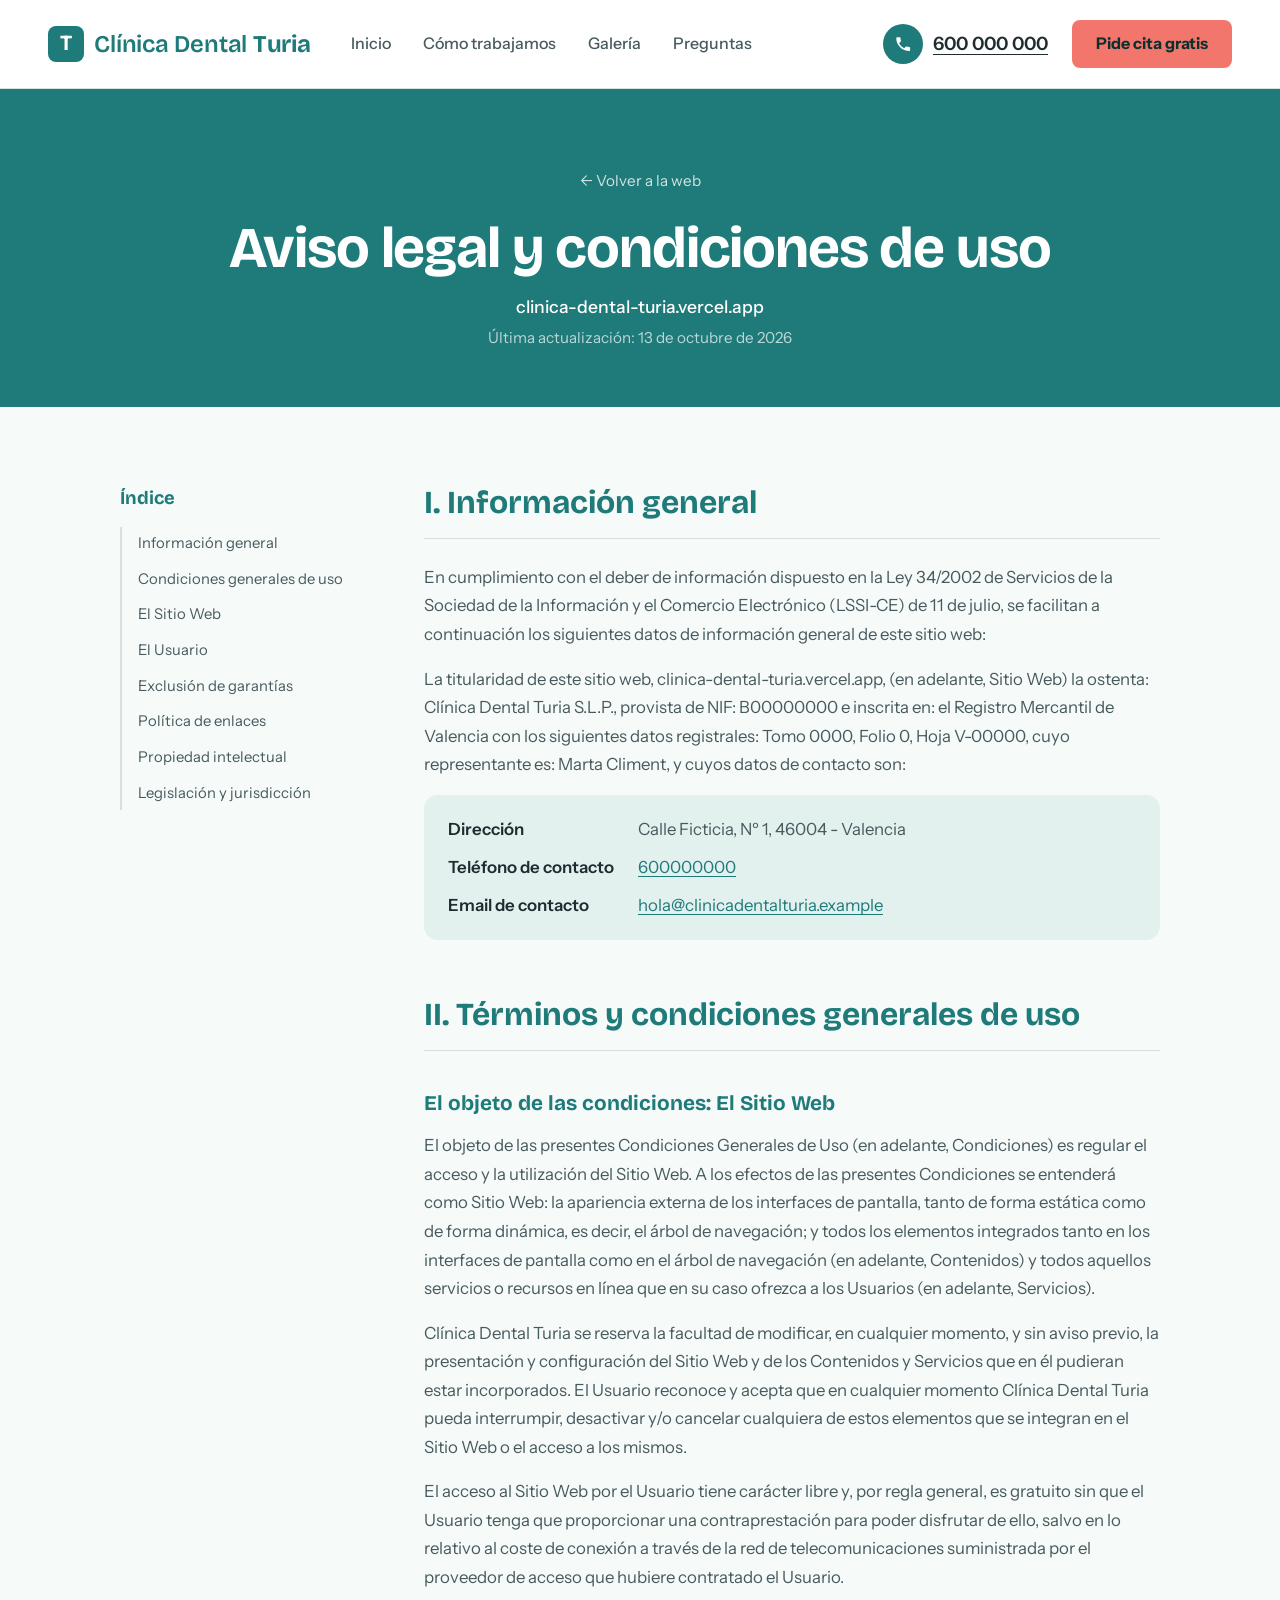
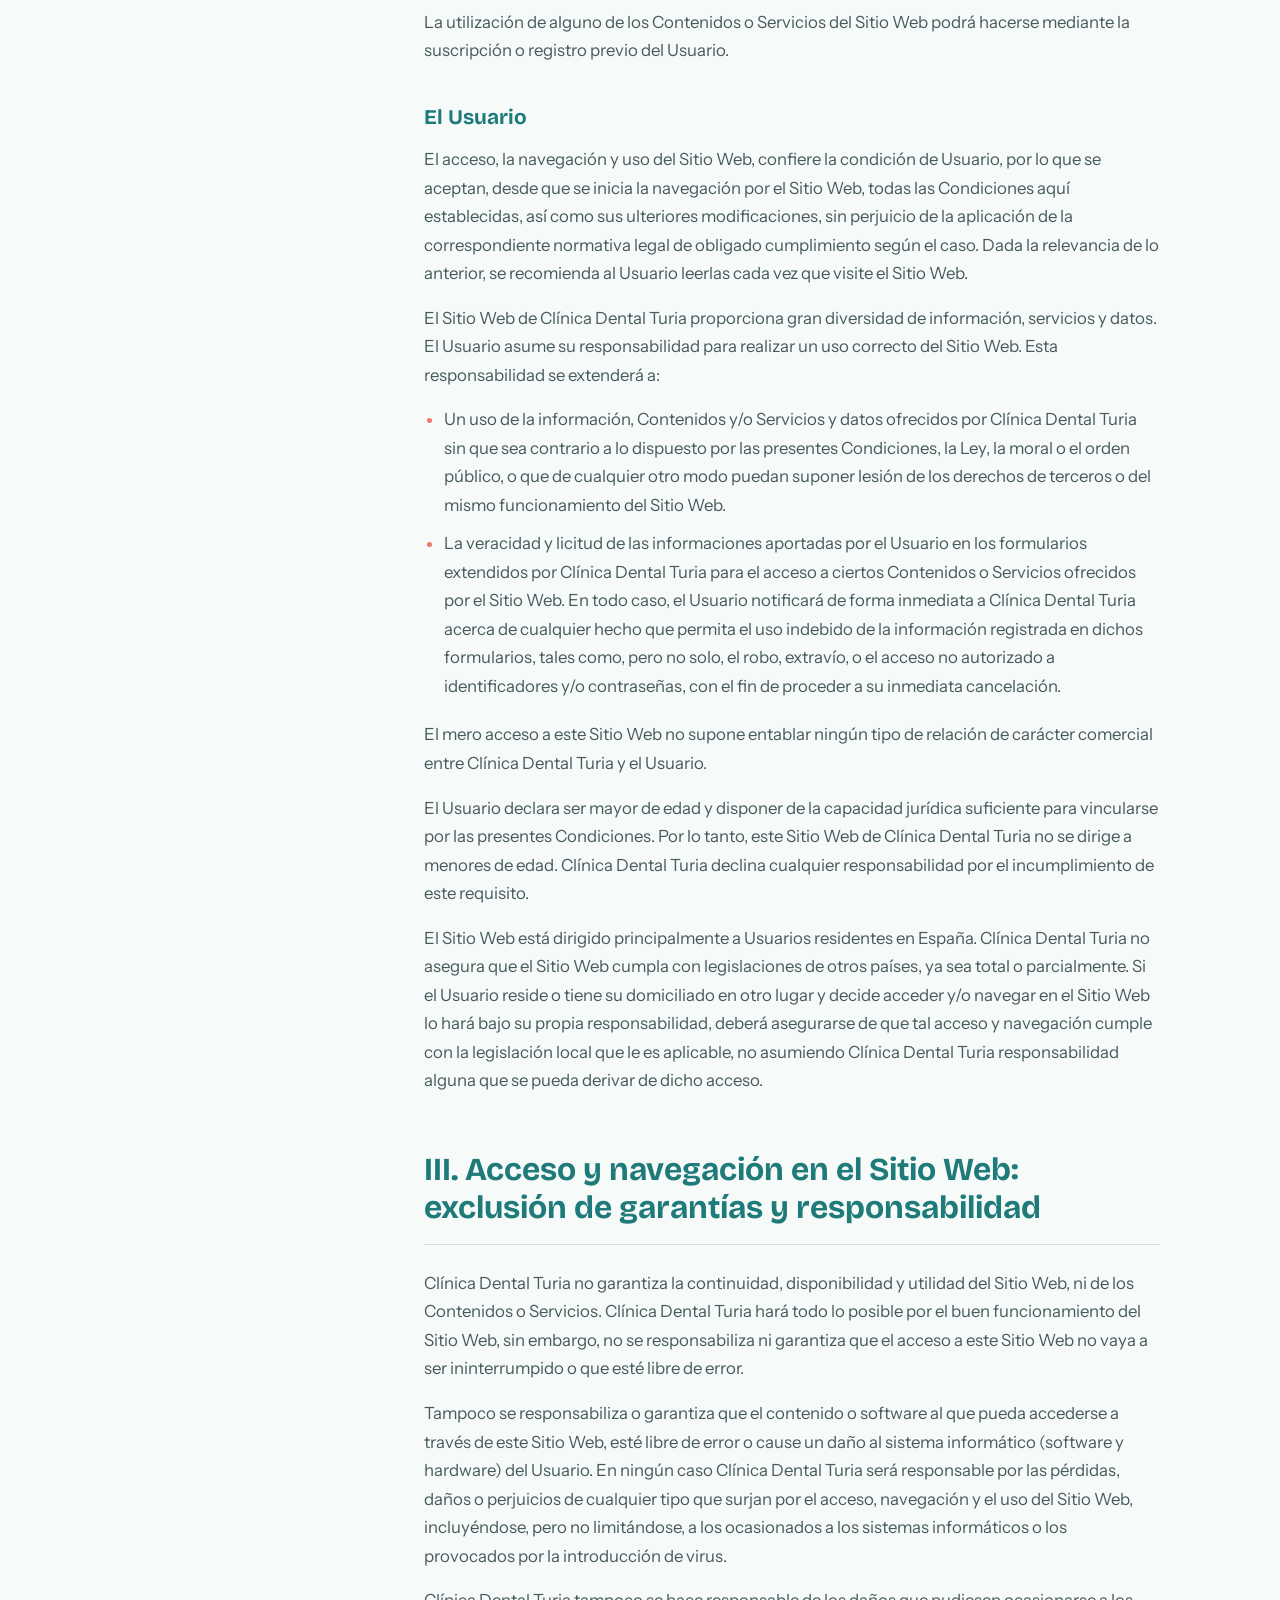
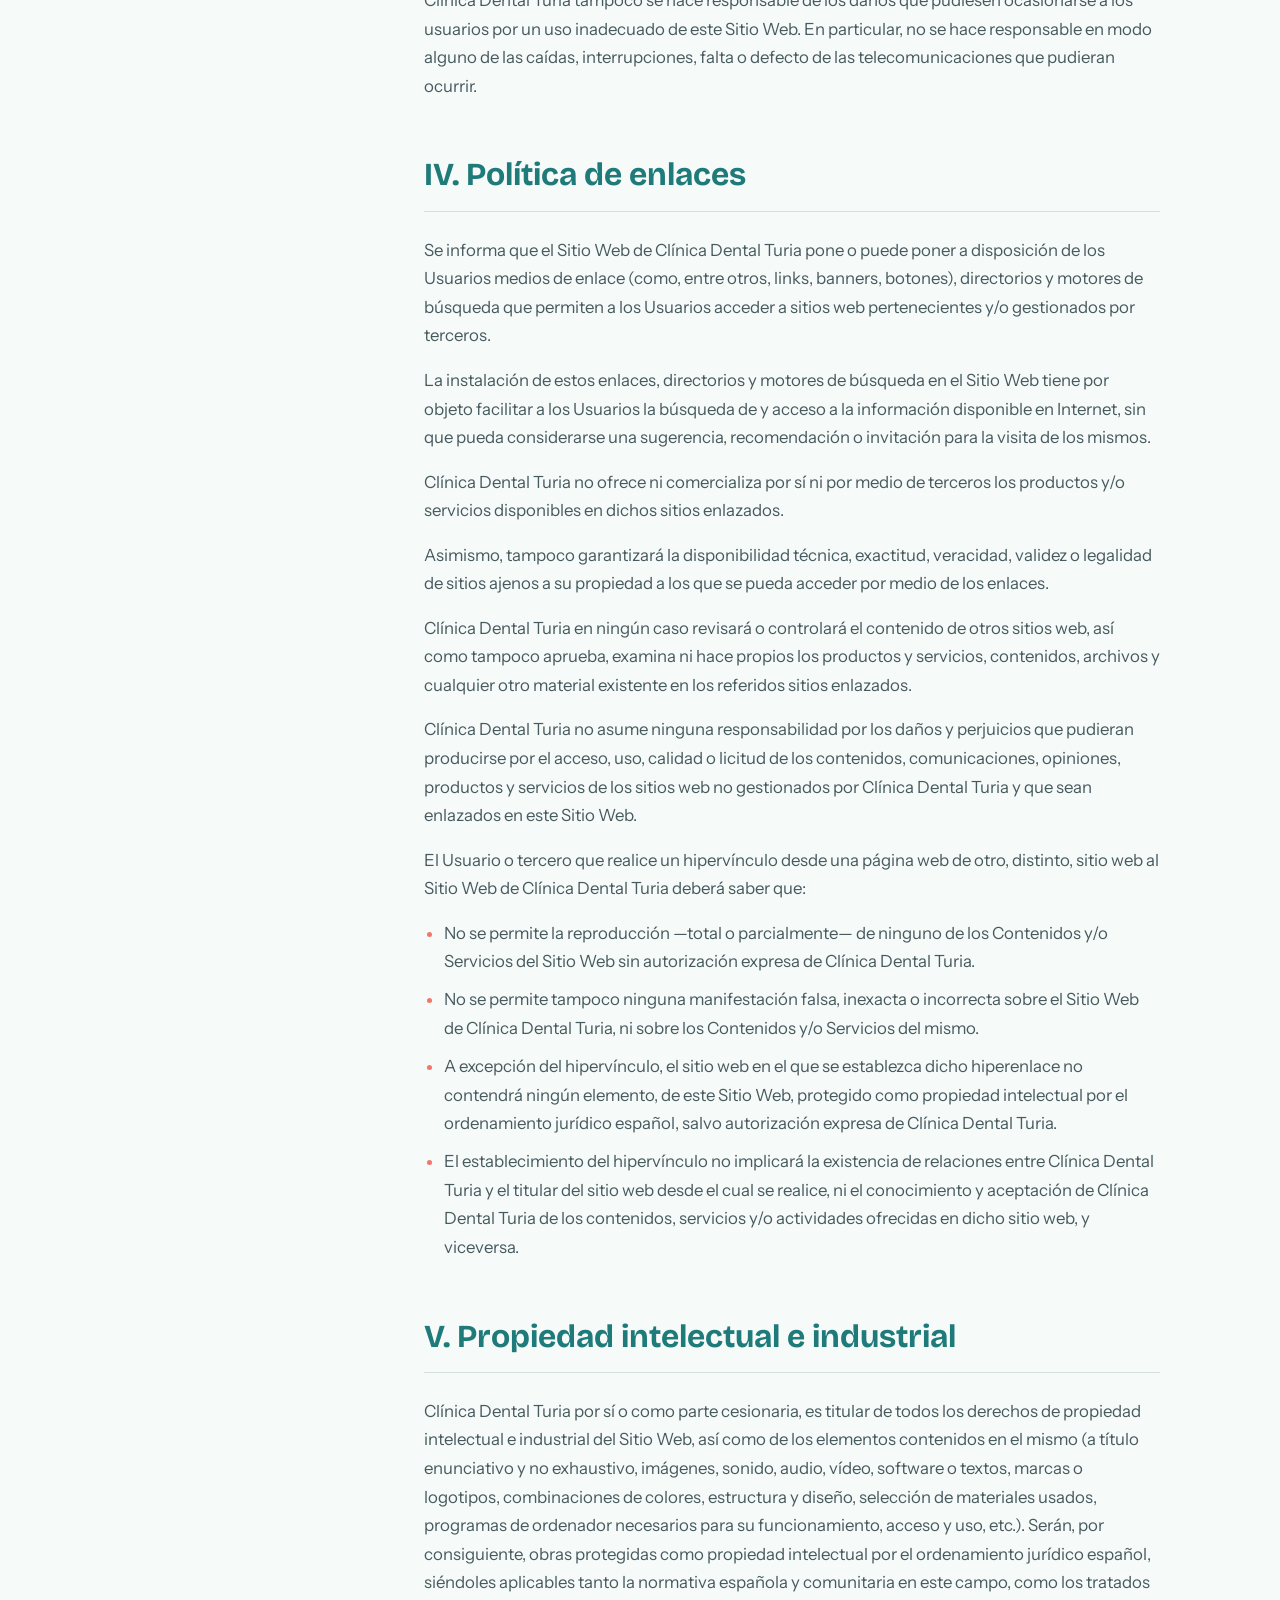
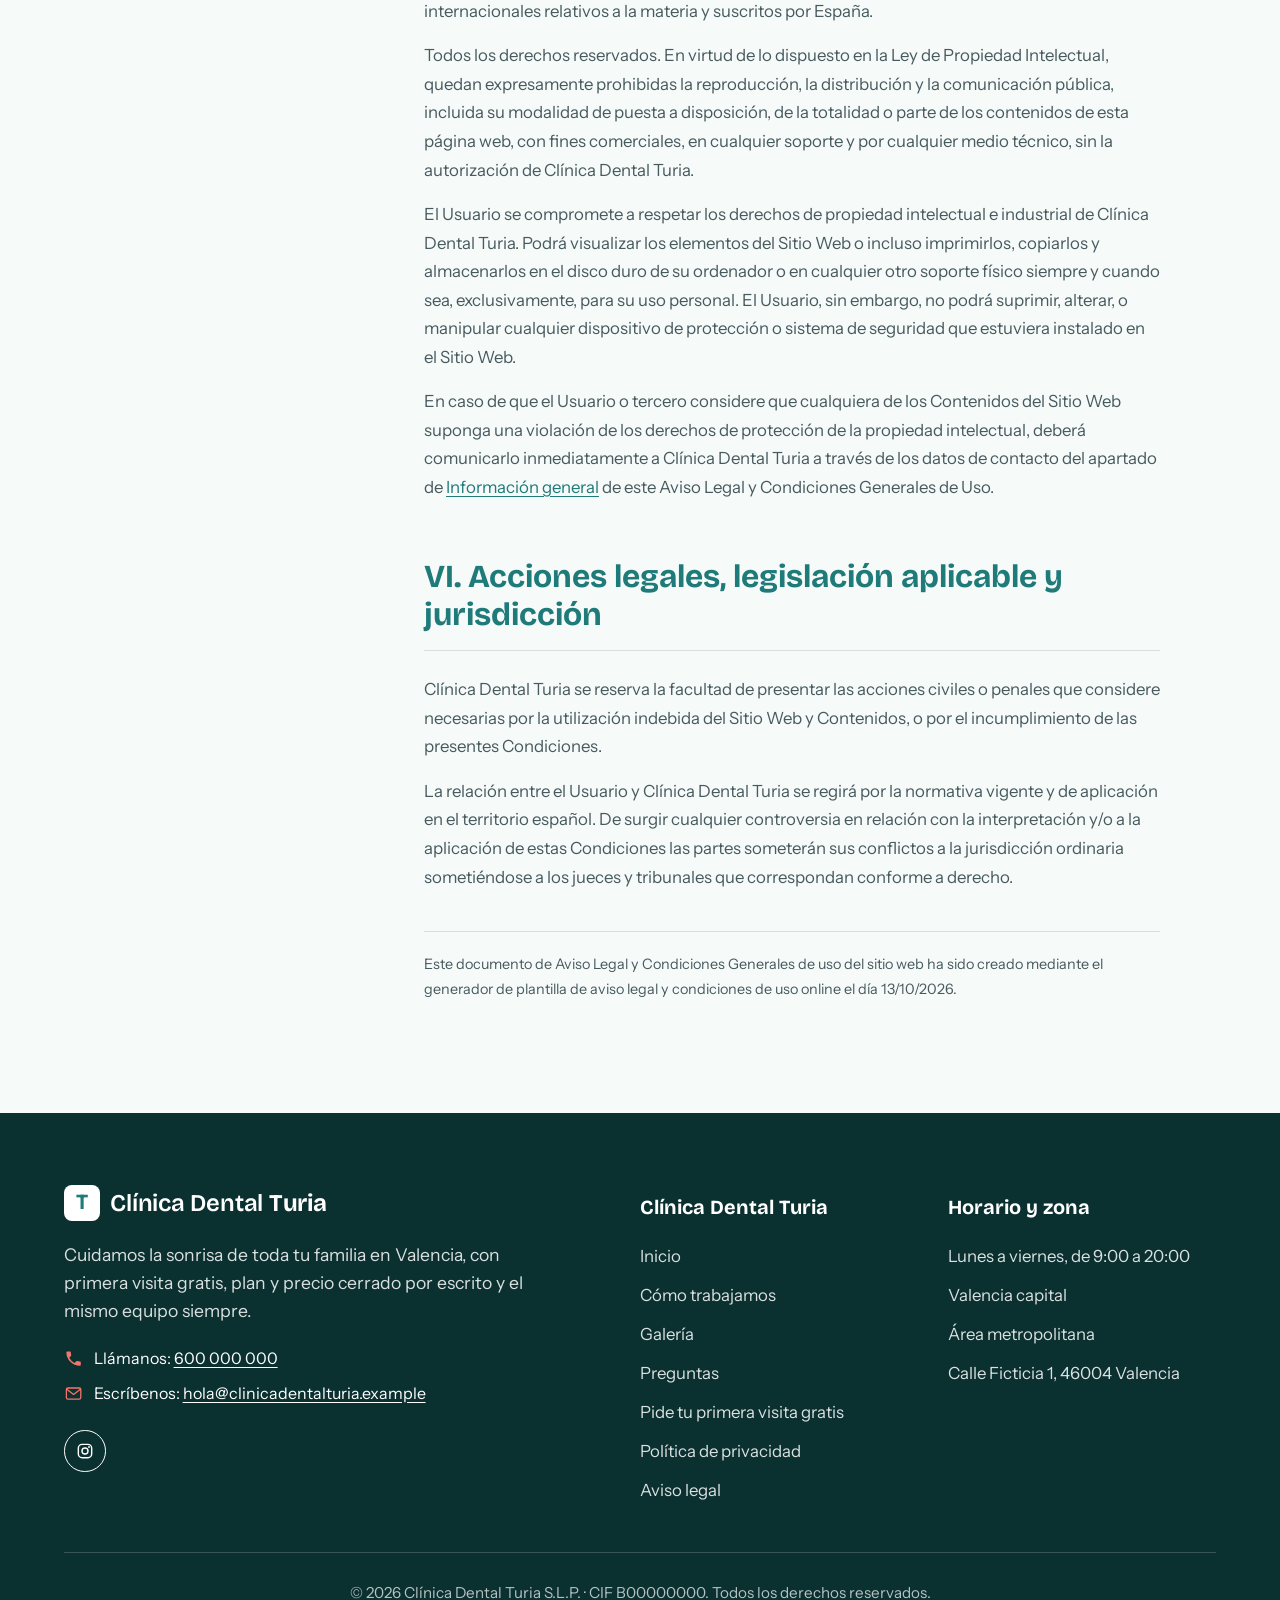
==== commit 9fb153a6: "Quitar la franja de web de demostración Co-Authored-By: Claude Sonnet 5.5 <noreply@anthropic.com>" ====
--- a/aviso-legal.html
+++ b/aviso-legal.html
@@ -30,8 +30,6 @@
   </svg>
 
 
-  <p class="demo">Web de demostración: empresa ficticia</p>
-
   <header class="cabecera">
     <div class="cabecera__interior">
       <a class="logo" href="index.html" aria-label="Clínica Dental Turia, inicio">
@@ -196,7 +194,7 @@
       </div>
     </div>
 
-    <p class="pie__legal">© 2026 Clínica Dental Turia S.L.P. · CIF B00000000. Web de demostración con datos ficticios. Todos los derechos reservados.</p>
+    <p class="pie__legal">© 2026 Clínica Dental Turia S.L.P. · CIF B00000000. Todos los derechos reservados.</p>
   </footer>
 
   <script src="js/scroll-suave.js" defer></script>
--- a/css/estilos.css
+++ b/css/estilos.css
@@ -37,7 +37,6 @@
   font-size: 1rem;
   line-height: 1.6;
   -webkit-font-smoothing: antialiased;
-  --alto-demo: 1.75rem;
 }
 
 html {
@@ -224,7 +223,7 @@
 .hero {
   display: grid;
   grid-template-columns: minmax(0, 1fr) minmax(0, 1fr);
-  min-height: calc(100svh - var(--alto-cabecera) - var(--alto-demo));
+  min-height: calc(100svh - var(--alto-cabecera));
   max-width: var(--ancho-max);
   margin: 0 auto;
 }
@@ -1805,7 +1804,7 @@
   .hero {
     display: flex;
     flex-direction: column;
-    min-height: calc(100svh - var(--alto-cabecera) - var(--alto-demo));
+    min-height: calc(100svh - var(--alto-cabecera));
   }
 
   .hero__imagen {
@@ -2309,19 +2308,3 @@
     transform: none;
   }
 }
-
-/* ---------- Franja de demostración ---------- */
-
-.demo {
-  margin: 0;
-  display: flex;
-  align-items: center;
-  justify-content: center;
-  height: var(--alto-demo);
-  background: var(--azul);
-  color: var(--blanco);
-  font-size: 0.8125rem;
-  font-weight: 600;
-  letter-spacing: 0.02em;
-  text-align: center;
-}
